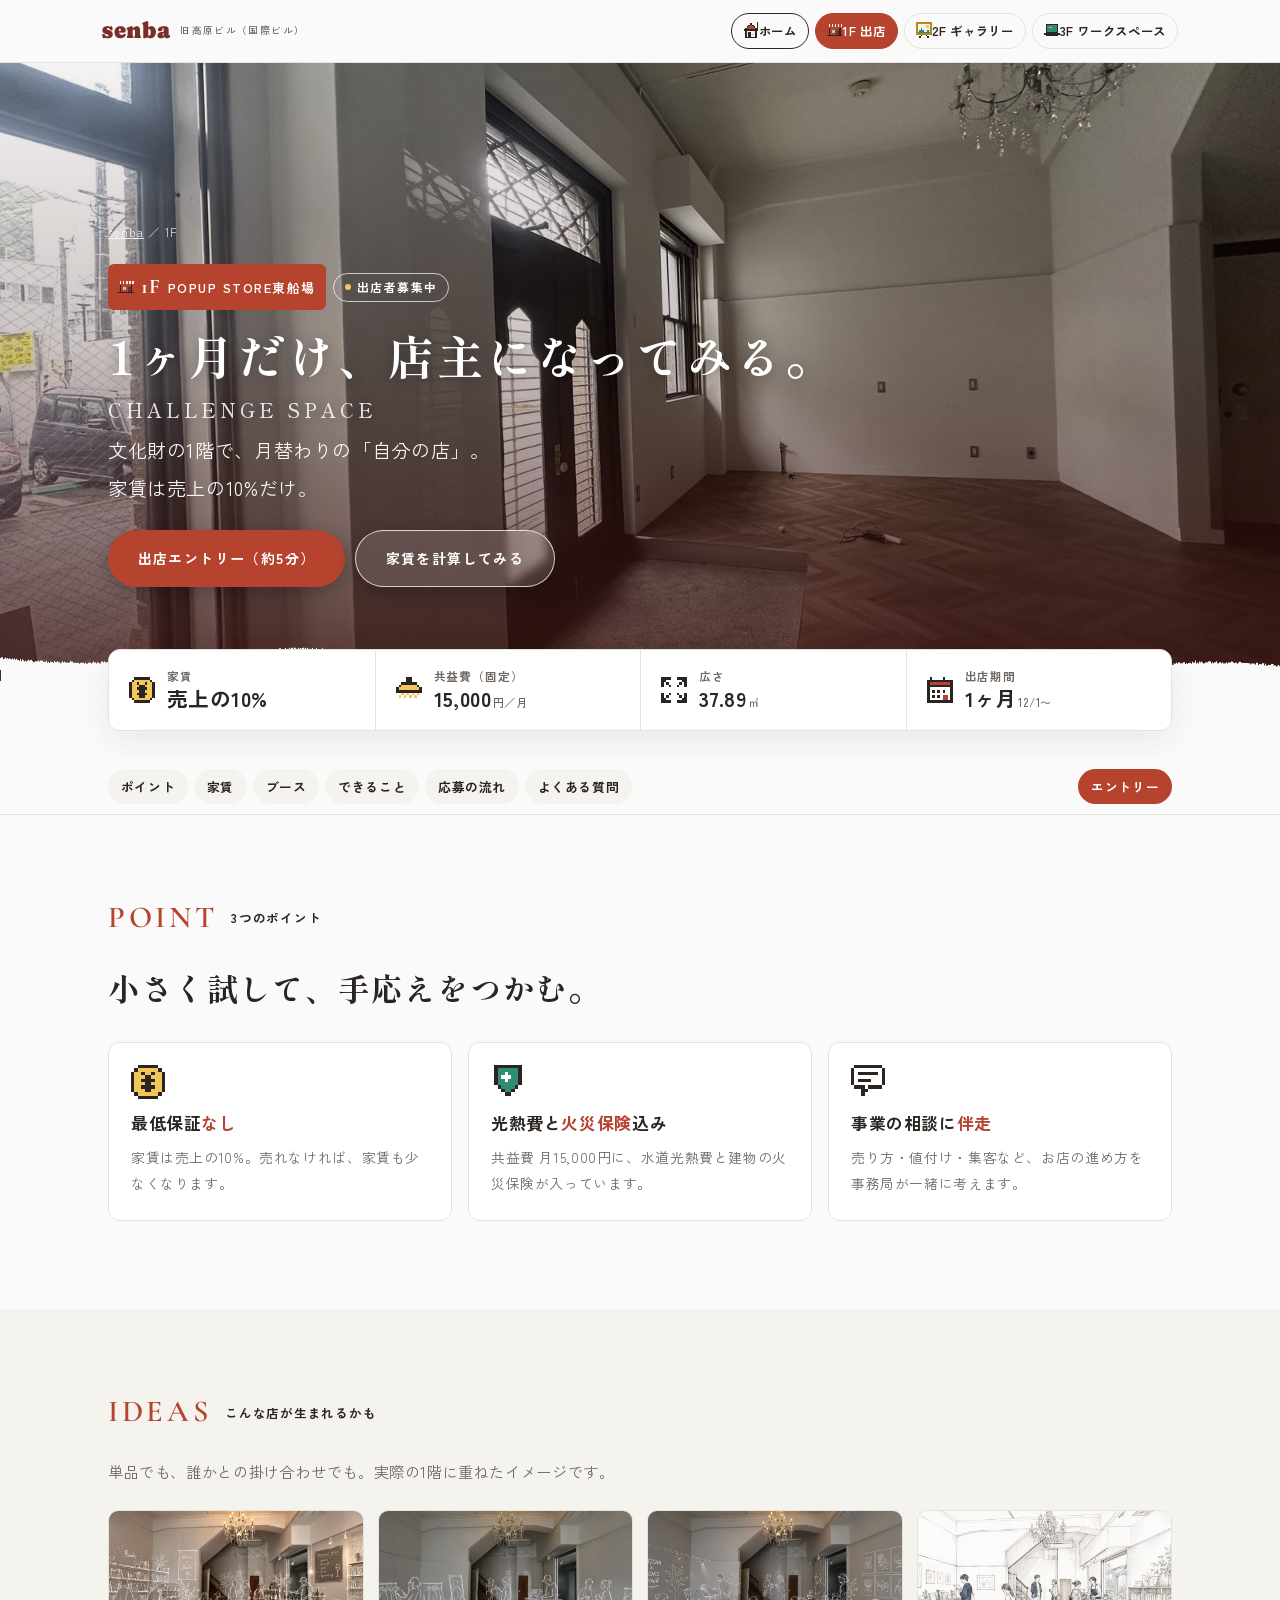
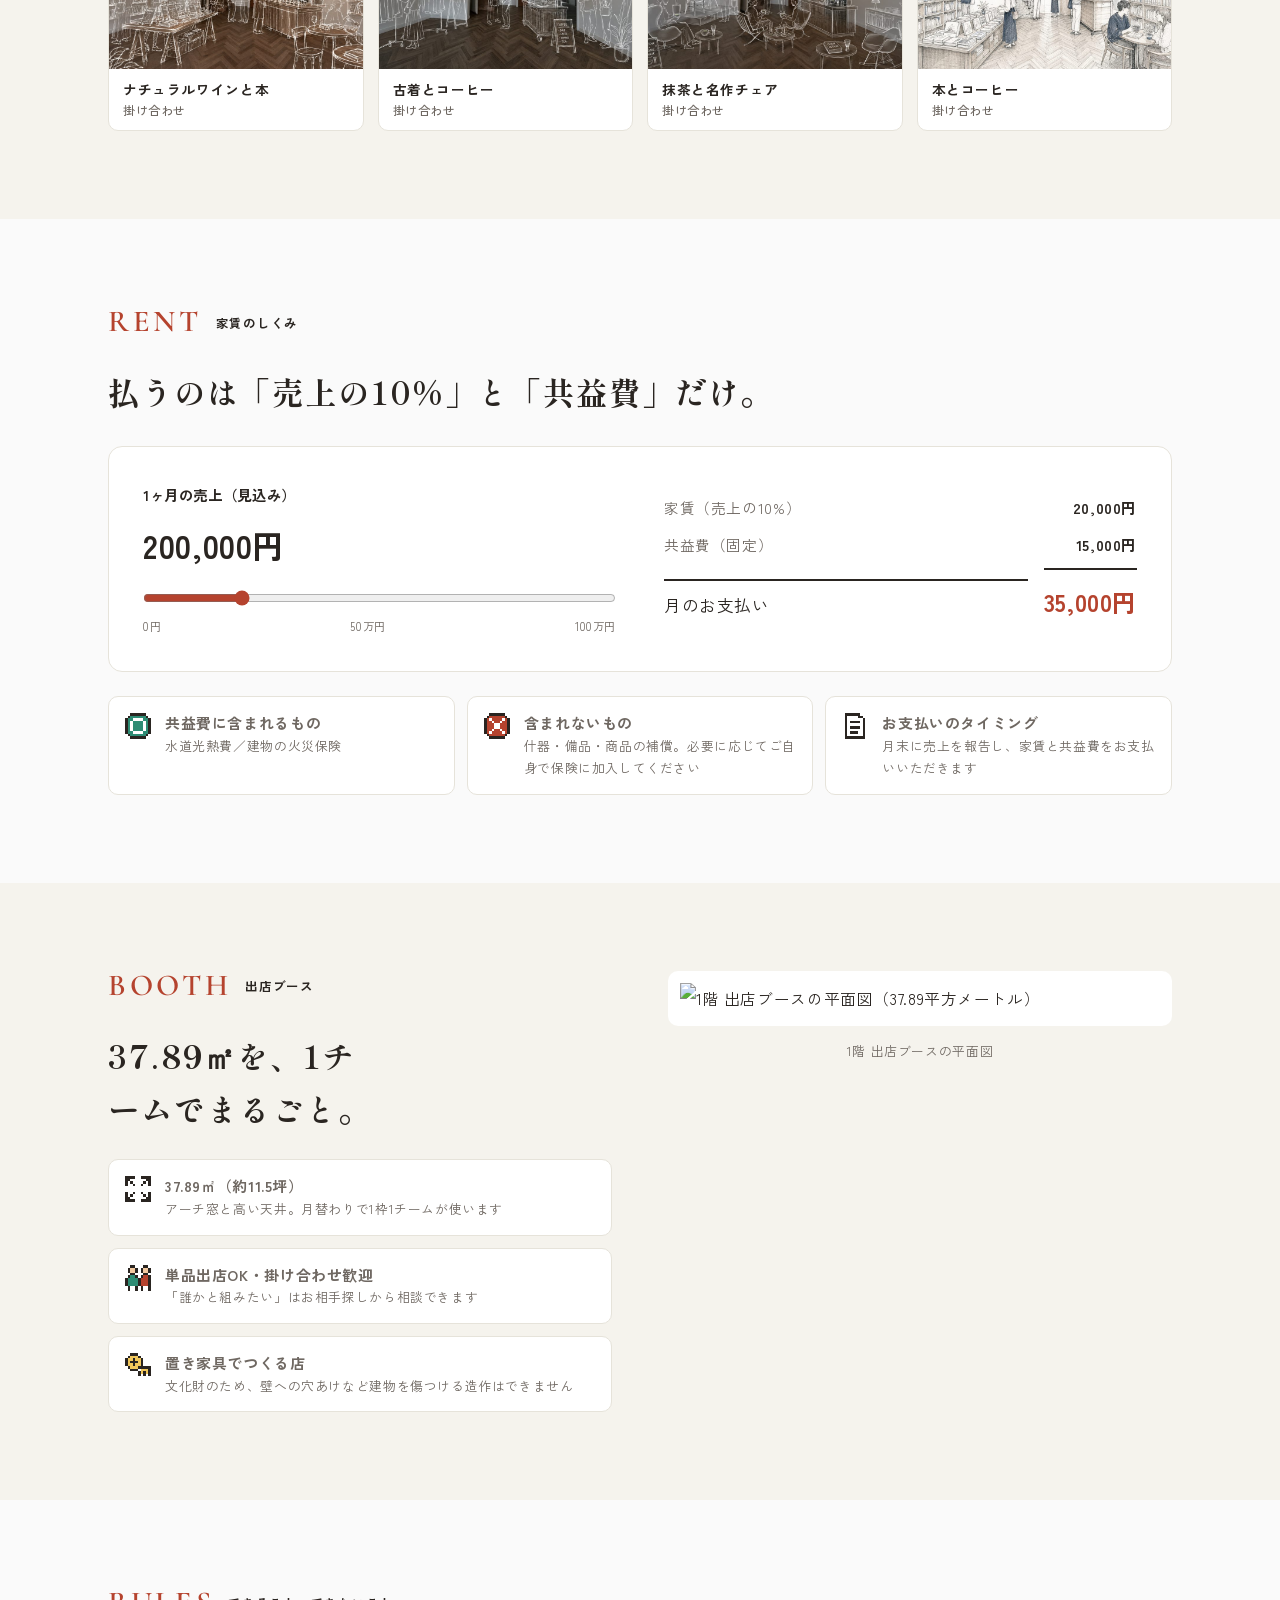
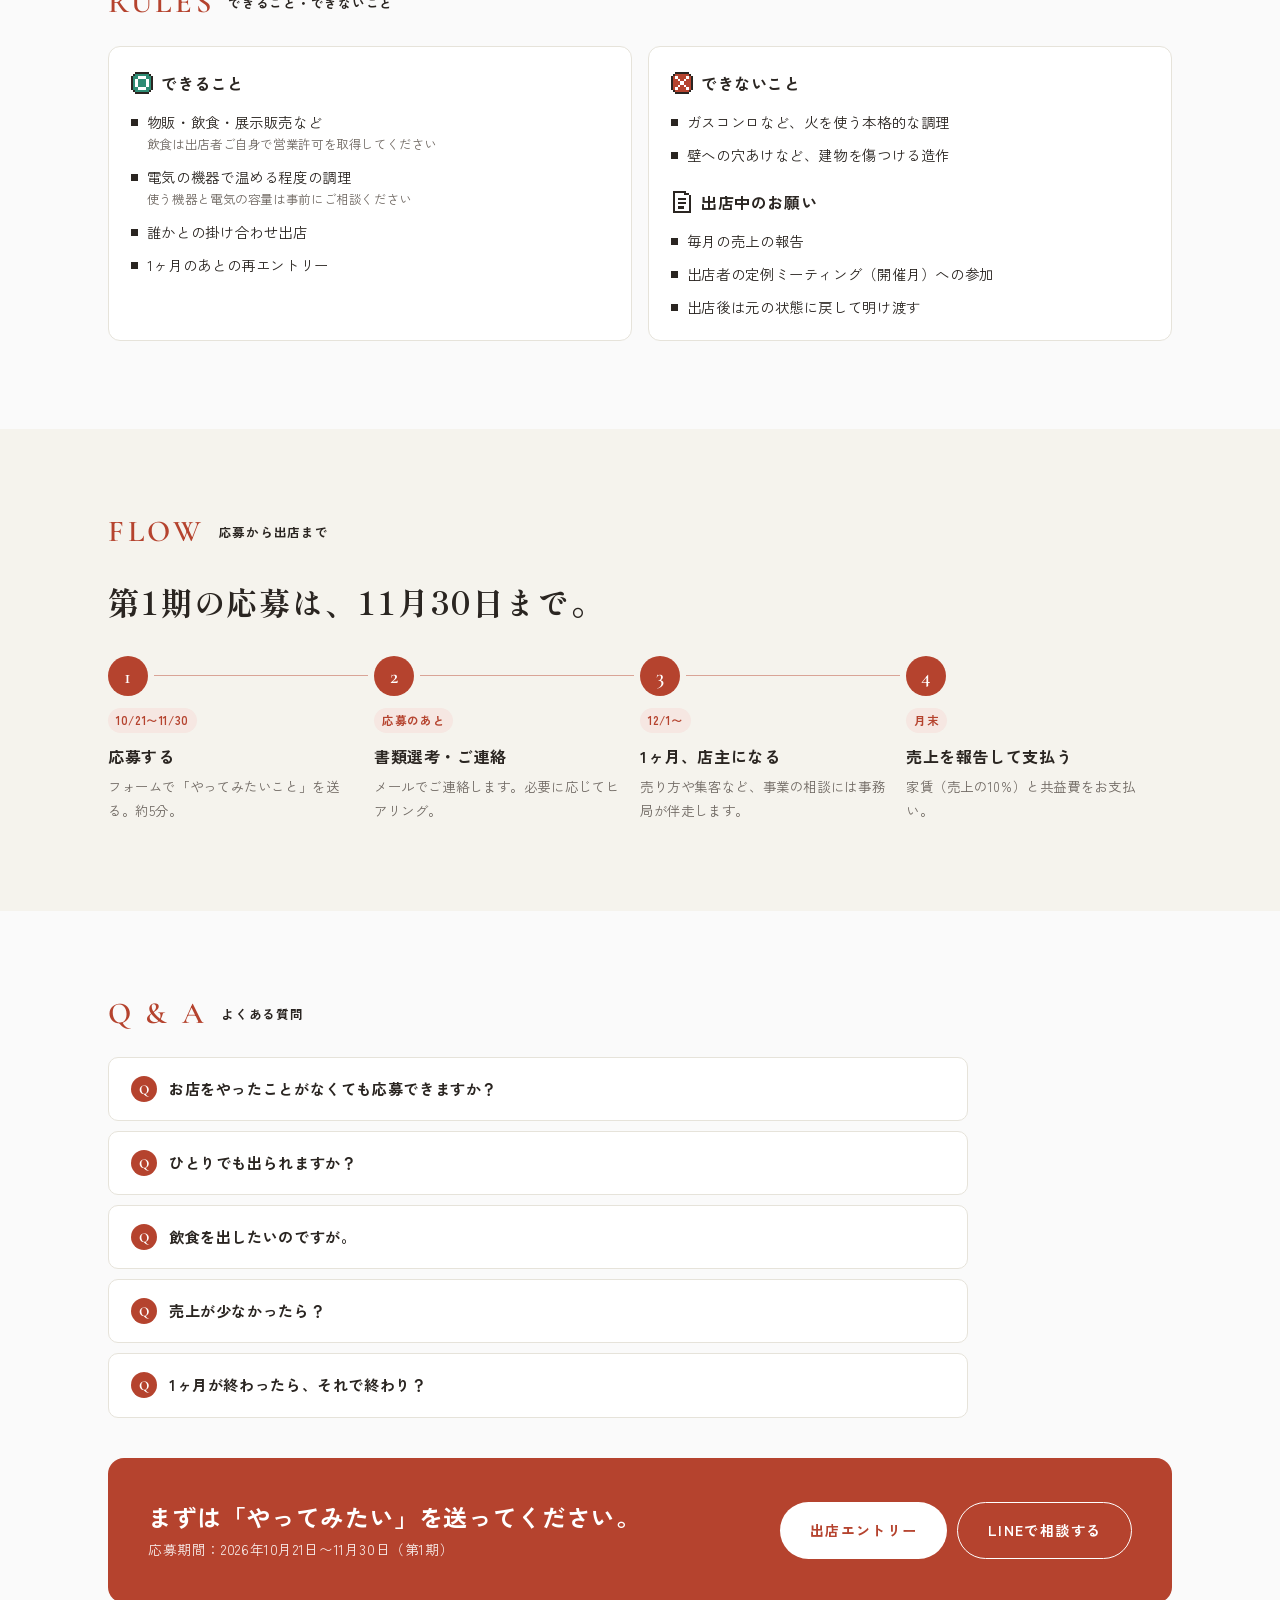
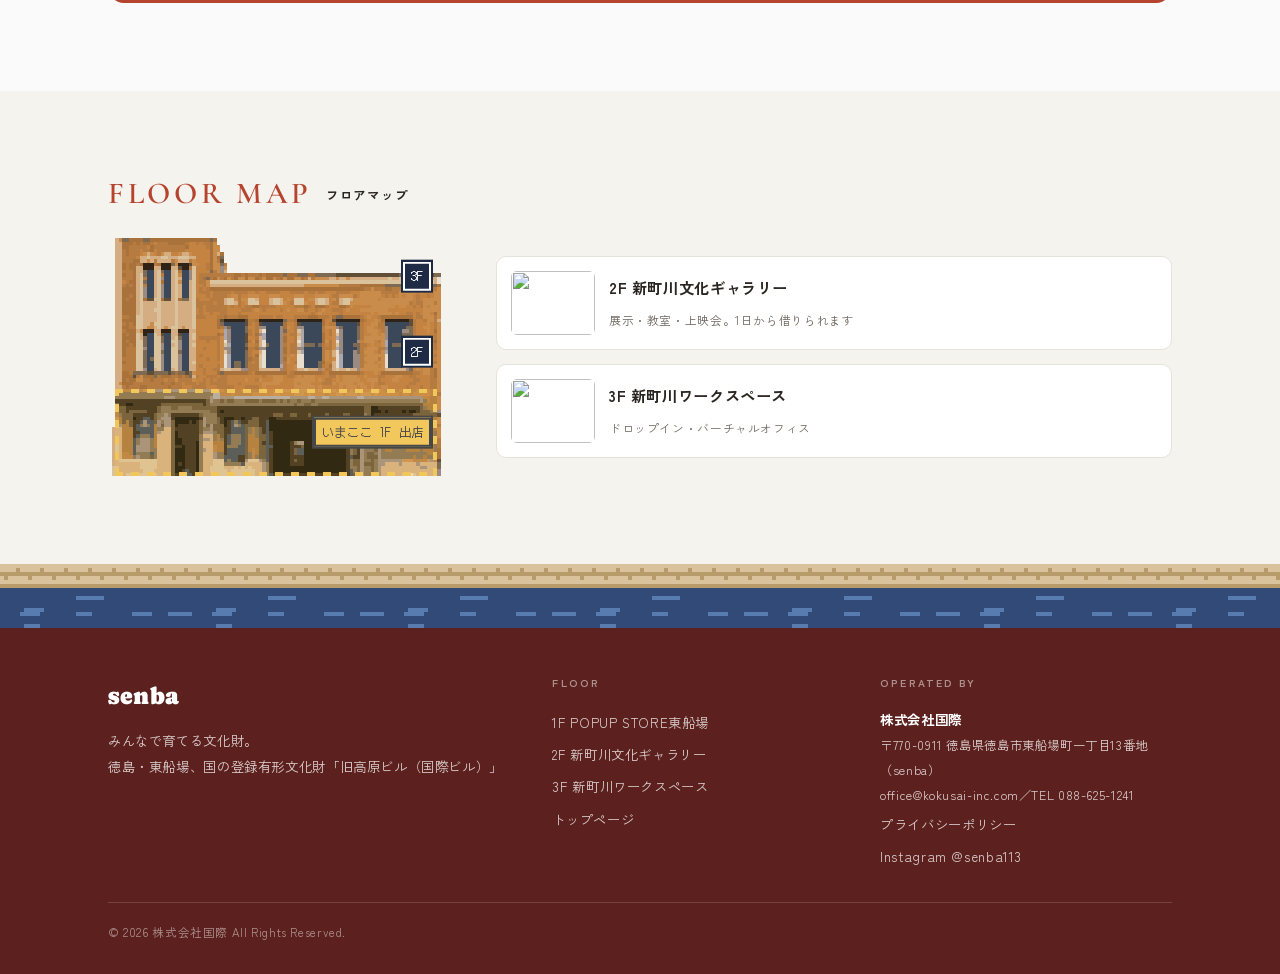
==== 1f/index.html @ 1b7e5bef "Publish floor pages (1F/2F/3F) with the unified design and booking widgets - Pixel art used only as " ====
<!DOCTYPE html>
<html lang="ja">
<head>
<meta charset="UTF-8">
<meta name="viewport" content="width=device-width, initial-scale=1.0">
<title>1F POPUP STORE東船場｜1ヶ月だけの出店（チャレンジスペース）｜senba</title>
<meta name="description" content="徳島・東船場、国の登録有形文化財・旧高原ビル（国際ビル）の1階。1ヶ月だけ店主になれるチャレンジスペース。家賃は売上の10%＋共益費月15,000円。応募は2026年10月21日〜11月30日、12月1日オープン。">
<link rel="canonical" href="https://kokusai-inc.github.io/1f/">
<meta property="og:type" content="website">
<meta property="og:site_name" content="senba">
<meta property="og:title" content="1F POPUP STORE東船場｜senba">
<meta property="og:description" content="文化財の1階で、1ヶ月だけ店主になってみる。家賃は売上の10%＋共益費月15,000円。12月1日オープン。">
<meta property="og:url" content="https://kokusai-inc.github.io/1f/">
<meta property="og:image" content="https://kokusai-inc.github.io/img/f1_arch.jpg">
<meta property="og:locale" content="ja_JP">
<meta name="twitter:card" content="summary_large_image">
<link rel="icon" type="image/svg+xml" href="../img/favicon.svg">
<link rel="icon" type="image/png" href="../img/favicon.png">
<link rel="preconnect" href="https://fonts.googleapis.com">
<link rel="preconnect" href="https://fonts.gstatic.com" crossorigin>
<link href="https://fonts.googleapis.com/css2?family=Zen+Kaku+Gothic+New:wght@400;500;700&family=Shippori+Mincho:wght@500;700&family=Cormorant+Garamond:wght@500;600&family=Caprasimo&family=DotGothic16&display=swap" rel="stylesheet">
<link rel="stylesheet" href="../assets/floor.css">
<link rel="stylesheet" href="../assets/pixel.css">
<link rel="stylesheet" href="../assets/floor2.css">
<script type="application/ld+json">
{"@context":"https://schema.org","@graph":[
 {"@type":"BreadcrumbList","itemListElement":[
  {"@type":"ListItem","position":1,"name":"senba","item":"https://kokusai-inc.github.io/"},
  {"@type":"ListItem","position":2,"name":"1F POPUP STORE東船場","item":"https://kokusai-inc.github.io/1f/"}]},
 {"@type":"Place","name":"POPUP STORE東船場（senba 1F）","description":"国の登録有形文化財・旧高原ビル（国際ビル）1階の月替わりチャレンジスペース","address":{"@type":"PostalAddress","postalCode":"770-0911","addressRegion":"徳島県","addressLocality":"徳島市","streetAddress":"東船場町一丁目13番地","addressCountry":"JP"},"containedInPlace":{"@type":"LandmarksOrHistoricalBuildings","name":"旧高原ビル（国際ビル）"}}
]}
</script>
</head>
<body class="f1">
<svg width="0" height="0" style="position:absolute" aria-hidden="true"><defs><filter id="rough" x="-2%" y="-20%" width="104%" height="140%"><feTurbulence type="fractalNoise" baseFrequency="0.9 0.02" numOctaves="2" seed="7" result="n"/><feDisplacementMap in="SourceGraphic" in2="n" scale="5" xChannelSelector="R" yChannelSelector="G"/></filter></defs></svg>

<header class="topbar">
  <div class="in">
    <a href="../" class="brand"><span class="wm">senba</span><small>旧高原ビル（国際ビル）</small></a>
    <nav class="floors" aria-label="フロア"><a href="../" class="home"><img class="px-ico" src="../img/pixel/icon-home.svg" alt=""><span class="t">ホーム</span></a><a href="../1f/" aria-current="page"><img class="px-ico" src="../img/pixel/icon-1f.svg" alt="">1F 出店</a><a href="../2f/"><img class="px-ico" src="../img/pixel/icon-2f.svg" alt="">2F ギャラリー</a><a href="../3f/"><img class="px-ico" src="../img/pixel/icon-3f.svg" alt="">3F ワークスペース</a></nav>
  </div>
</header>

<main>
  <div class="phero" id="top">
    <img src="../img/f1_arch.jpg" alt="1階の内観。アーチ窓とシャンデリア">
    <div class="wrap">
      <p class="crumb"><a href="../">senba</a> ／ 1F</p>
      <span class="fl-badge"><img class="px-ico" src="../img/pixel/icon-1f.svg" alt="" style="align-self:center"><span class="en">1F</span>POPUP STORE東船場</span><span class="status">出店者募集中</span>
      <h1 class="mincho">1ヶ月だけ、店主になってみる。<small>CHALLENGE SPACE</small></h1>
      <p class="catch">文化財の1階で、月替わりの「自分の店」。<br>家賃は売上の10%だけ。</p>
      <div class="acts">
        <a class="btn btn--accent" href="https://forms.gle/XUoob3jRSUcEvCNS8" target="_blank" rel="noopener" data-track="1f-entry-hero">出店エントリー（約5分）</a>
        <a class="btn btn--ghost" href="#rent">家賃を計算してみる</a>
      </div>
    </div>
    <div class="edge"><svg viewBox="0 0 1440 46" preserveAspectRatio="none" aria-hidden="true" style="filter:url(#rough)"><path d="M0 46 H1440 V28 C1330 16 1250 38 1140 30 C1030 22 960 6 850 16 C740 26 690 40 580 32 C470 24 400 6 300 12 C200 18 120 32 0 20 Z" fill="currentColor"/></svg></div>
  </div>

  <div class="glance wrap" aria-label="ひと目でわかる1F">
    <ul>
      <li><img class="pxi" src="../img/pixel/ic/yen.svg" alt=""><span><span class="k">家賃</span><span class="v">売上の10%</span></span></li>
      <li><img class="pxi" src="../img/pixel/ic/light.svg" alt=""><span><span class="k">共益費（固定）</span><span class="v">15,000<small>円／月</small></span></span></li>
      <li><img class="pxi" src="../img/pixel/ic/area.svg" alt=""><span><span class="k">広さ</span><span class="v">37.89<small>㎡</small></span></span></li>
      <li><img class="pxi" src="../img/pixel/ic/cal.svg" alt=""><span><span class="k">出店期間</span><span class="v">1ヶ月<small>12/1〜</small></span></span></li>
    </ul>
  </div>

  <nav class="subnav" aria-label="このページの目次">
    <div class="wrap"><a href="#point">ポイント</a><a href="#rent">家賃</a><a href="#booth">ブース</a><a href="#rules">できること</a><a href="#flow">応募の流れ</a><a href="#faq">よくある質問</a><a class="cta" href="https://forms.gle/XUoob3jRSUcEvCNS8" target="_blank" rel="noopener">エントリー</a></div>
  </nav>

  <section class="sec" id="point">
    <div class="wrap">
      <div class="label"><span class="e en">POINT</span><span class="j">3つのポイント</span></div>
      <h2 class="h2 mincho">小さく試して、手応えをつかむ。</h2>
      <div class="points">
        <div class="point"><img class="pxi" src="../img/pixel/ic/yen.svg" alt=""><h3>最低保証<em>なし</em></h3><p>家賃は売上の10%。売れなければ、家賃も少なくなります。</p></div>
        <div class="point"><img class="pxi" src="../img/pixel/ic/shield.svg" alt=""><h3>光熱費と<em>火災保険</em>込み</h3><p>共益費 月15,000円に、水道光熱費と建物の火災保険が入っています。</p></div>
        <div class="point"><img class="pxi" src="../img/pixel/ic/chat.svg" alt=""><h3>事業の相談に<em>伴走</em></h3><p>売り方・値付け・集客など、お店の進め方を事務局が一緒に考えます。</p></div>
      </div>
    </div>
  </section>

  <section class="sec cream" id="ideas">
    <div class="wrap">
      <div class="label"><span class="e en">IDEAS</span><span class="j">こんな店が生まれるかも</span></div>
      <p class="sec-lead">単品でも、誰かとの掛け合わせでも。実際の1階に重ねたイメージです。</p>
      <div class="ideas">
        <figure><img src="../img/idea_wine_books.jpg" alt="1階にナチュラルワインと本の店を描いたイメージ" loading="lazy"><figcaption>ナチュラルワインと本<small>掛け合わせ</small></figcaption></figure>
        <figure><img src="../img/idea_vintage_coffee.jpg" alt="1階に古着とコーヒーの店を描いたイメージ" loading="lazy"><figcaption>古着とコーヒー<small>掛け合わせ</small></figcaption></figure>
        <figure><img src="../img/idea_matcha_chair.jpg" alt="1階に抹茶と名作チェアの店を描いたイメージ" loading="lazy"><figcaption>抹茶と名作チェア<small>掛け合わせ</small></figcaption></figure>
        <figure><img src="../img/idea_books_coffee.jpg" alt="1階に本とコーヒーの店を描いたイメージ" loading="lazy"><figcaption>本とコーヒー<small>掛け合わせ</small></figcaption></figure>
      </div>
    </div>
  </section>

  <section class="sec" id="rent">
    <div class="wrap">
      <div class="label"><span class="e en">RENT</span><span class="j">家賃のしくみ</span></div>
      <h2 class="h2 mincho">払うのは「売上の10%」と「共益費」だけ。</h2>
      <div class="calc" data-calc>
        <div>
          <label for="sales">1ヶ月の売上（見込み）</label>
          <output class="sales" for="sales" id="sales-out">200,000円</output>
          <input type="range" id="sales" min="0" max="1000000" step="10000" value="200000" aria-describedby="sales-scale">
          <div class="scale" id="sales-scale"><span>0円</span><span>50万円</span><span>100万円</span></div>
        </div>
        <dl>
          <dt>家賃（売上の10%）</dt><dd id="rent-out">20,000円</dd>
          <dt>共益費（固定）</dt><dd>15,000円</dd>
          <dt class="total">月のお支払い</dt><dd class="total" id="total-out">35,000円</dd>
        </dl>
      </div>
      <ul class="ilist">
        <li><img class="pxi" src="../img/pixel/ic/ok.svg" alt=""><span><b>共益費に含まれるもの</b><span>水道光熱費／建物の火災保険</span></span></li>
        <li><img class="pxi" src="../img/pixel/ic/ng.svg" alt=""><span><b>含まれないもの</b><span>什器・備品・商品の補償。必要に応じてご自身で保険に加入してください</span></span></li>
        <li><img class="pxi" src="../img/pixel/ic/doc.svg" alt=""><span><b>お支払いのタイミング</b><span>月末に売上を報告し、家賃と共益費をお支払いいただきます</span></span></li>
      </ul>
    </div>
  </section>

  <section class="sec cream" id="booth">
    <div class="wrap split">
      <div>
        <div class="label"><span class="e en">BOOTH</span><span class="j">出店ブース</span></div>
        <h2 class="h2 mincho">37.89㎡を、1チームでまるごと。</h2>
        <ul class="ilist" style="grid-template-columns:1fr">
          <li><img class="pxi" src="../img/pixel/ic/area.svg" alt=""><span><b>37.89㎡（約11.5坪）</b><span>アーチ窓と高い天井。月替わりで1枠1チームが使います</span></span></li>
          <li><img class="pxi" src="../img/pixel/ic/people.svg" alt=""><span><b>単品出店OK・掛け合わせ歓迎</b><span>「誰かと組みたい」はお相手探しから相談できます</span></span></li>
          <li><img class="pxi" src="../img/pixel/ic/key.svg" alt=""><span><b>置き家具でつくる店</b><span>文化財のため、壁への穴あけなど建物を傷つける造作はできません</span></span></li>
        </ul>
      </div>
      <figure><img src="../img/plan_1f_booth.svg" alt="1階 出店ブースの平面図（37.89平方メートル）" style="aspect-ratio:auto;object-fit:contain;background:#fff;padding:12px" loading="lazy"><figcaption class="note" style="text-align:center">1階 出店ブースの平面図</figcaption></figure>
    </div>
  </section>

  <section class="sec" id="rules">
    <div class="wrap">
      <div class="label"><span class="e en">RULES</span><span class="j">できること・できないこと</span></div>
      <div class="dodont">
        <div>
          <h3><img class="pxi" src="../img/pixel/ic/ok.svg" alt="">できること</h3>
          <ul>
            <li>物販・飲食・展示販売など<small>飲食は出店者ご自身で営業許可を取得してください</small></li>
            <li>電気の機器で温める程度の調理<small>使う機器と電気の容量は事前にご相談ください</small></li>
            <li>誰かとの掛け合わせ出店</li>
            <li>1ヶ月のあとの再エントリー</li>
          </ul>
        </div>
        <div>
          <h3><img class="pxi" src="../img/pixel/ic/ng.svg" alt="">できないこと</h3>
          <ul>
            <li>ガスコンロなど、火を使う本格的な調理</li>
            <li>壁への穴あけなど、建物を傷つける造作</li>
          </ul>
          <h3 style="margin-top:1.2rem"><img class="pxi" src="../img/pixel/ic/doc.svg" alt="">出店中のお願い</h3>
          <ul>
            <li>毎月の売上の報告</li>
            <li>出店者の定例ミーティング（開催月）への参加</li>
            <li>出店後は元の状態に戻して明け渡す</li>
          </ul>
        </div>
      </div>
    </div>
  </section>

  <section class="sec cream" id="flow">
    <div class="wrap">
      <div class="label"><span class="e en">FLOW</span><span class="j">応募から出店まで</span></div>
      <h2 class="h2 mincho">第1期の応募は、11月30日まで。</h2>
      <ol class="flow">
        <li><span class="when">10/21〜11/30</span><h3>応募する</h3><p>フォームで「やってみたいこと」を送る。約5分。</p></li>
        <li><span class="when">応募のあと</span><h3>書類選考・ご連絡</h3><p>メールでご連絡します。必要に応じてヒアリング。</p></li>
        <li><span class="when">12/1〜</span><h3>1ヶ月、店主になる</h3><p>売り方や集客など、事業の相談には事務局が伴走します。</p></li>
        <li><span class="when">月末</span><h3>売上を報告して支払う</h3><p>家賃（売上の10%）と共益費をお支払い。</p></li>
      </ol>
    </div>
  </section>

  <section class="sec" id="faq">
    <div class="wrap">
      <div class="label"><span class="e en">Q &amp; A</span><span class="j">よくある質問</span></div>
      <div class="faq">
        <details><summary>お店をやったことがなくても応募できますか？</summary><p>できます。むしろ、はじめての人のための枠です。売り方や集客など、事業の相談には事務局が伴走します。</p></details>
        <details><summary>ひとりでも出られますか？</summary><p>単品・ひとりでの出店もOKです。誰かと組みたい方は、お相手探しからご相談ください。</p></details>
        <details><summary>飲食を出したいのですが。</summary><p>営業許可は出店者ご自身で取得していただきます。菓子・ドリンクなど、種類によって必要な許可が変わるため、事前に保健所へご確認ください。文化財の建物のため、火を使う本格的な調理はできません。電気の機器で温める程度は可能です。</p></details>
        <details><summary>売上が少なかったら？</summary><p>家賃は売上の10%なので、売上が少なければ家賃も少なくなります。共益費（月15,000円・固定）だけは別途かかります。</p></details>
        <details><summary>1ヶ月が終わったら、それで終わり？</summary><p>再エントリーできます。手応えがあれば次のステップ（2F・3Fの利用、街の空き店舗など）も一緒に考えます。</p></details>
      </div>
      <div class="ctaband" style="margin-top:40px">
        <div><h2>まずは「やってみたい」を送ってください。</h2><p>応募期間：2026年10月21日〜11月30日（第1期）</p></div>
        <div class="btns"><a class="btn" href="https://forms.gle/XUoob3jRSUcEvCNS8" target="_blank" rel="noopener" data-track="1f-entry">出店エントリー</a><a class="btn sub" href="https://line.me/ti/g2/Oc5tfDPvssWrs4UDDVWOdy8mU9PrsGSIGuRx4A?utm_source=invitation&amp;utm_medium=link_copy&amp;utm_campaign=default" target="_blank" rel="noopener">LINEで相談する</a></div>
      </div>
    </div>
  </section>

  <section class="sec cream" id="floormap">
    <div class="wrap">
      <div class="label"><span class="e en">FLOOR MAP</span><span class="j">フロアマップ</span></div>
      <div class="px-map-wrap">
      <div class="px-map"><img class="px" src="../img/pixel/building.png" alt="ドット絵の旧高原ビル。1階がいまいるフロア" width="97" height="68"><a class="px-hot f3" href="../3f/" data-floor="3"><span class="tag">3F<span class="nm"> ワークスペース</span></span></a><a class="px-hot f2" href="../2f/" data-floor="2"><span class="tag">2F<span class="nm"> ギャラリー</span></span></a><a class="px-hot f1 here" href="../1f/" data-floor="1" aria-current="page"><span class="tag">1F<span class="nm"> 出店</span></span></a></div>
      <div class="others" style="grid-template-columns:1fr">
        <a href="../2f/"><img src="../img/gallery_2.jpg" alt="" loading="lazy"><span><b>2F 新町川文化ギャラリー</b><small>展示・教室・上映会。1日から借りられます</small></span></a>
        <a href="../3f/"><img src="../img/river_view.jpg" alt="" loading="lazy"><span><b>3F 新町川ワークスペース</b><small>ドロップイン・バーチャルオフィス</small></span></a>
      </div>
      </div>
    </div>
  </section>
</main>

<div class="px-river" aria-hidden="true"><div class="boat"><img class="px" src="../img/pixel/boat.png" alt=""></div></div>
<footer>
  <div class="wrap">
    <div class="f-top">
      <div><div class="f-brand wm">senba</div><p>みんなで育てる文化財。<br>徳島・東船場、国の登録有形文化財「旧高原ビル（国際ビル）」</p></div>
      <div class="f-col"><h4>FLOOR</h4><a href="../1f/">1F POPUP STORE東船場</a><a href="../2f/">2F 新町川文化ギャラリー</a><a href="../3f/">3F 新町川ワークスペース</a><a href="../">トップページ</a></div>
      <div class="f-col"><h4>OPERATED BY</h4><p style="color:#fff;font-weight:700">株式会社国際</p><p style="font-size:.78rem">〒770-0911 徳島県徳島市東船場町一丁目13番地（senba）<br>office@kokusai-inc.com／TEL 088-625-1241</p><a href="../privacy.html">プライバシーポリシー</a><a href="https://www.instagram.com/senba113/" target="_blank" rel="noopener">Instagram @senba113</a></div>
    </div>
    <div class="f-bottom">© 2026 株式会社国際 All Rights Reserved.</div>
  </div>
</footer>
<script src="../assets/pixel.js" defer></script>
<script src="../assets/floor2.js" defer></script>
</body>
</html>
---- assets/floor.css ----
/* senba フロア別ページ（1F・2F・3F）共通スタイル。トップページ（index.html）の配色・書体に合わせる */
:root{
  --navy:#7A2E2A; --navy-d:#5C211E; --blue:#014099;
  --paper:#FAFAFA; --cream:#F5F3ED; --cream-2:#EFEBE0;
  --ink:#2A2521; --grey:#6F6862; --line:#E6E3DA;
  --red:#B5432E; --yellow:#F1C75B; --gold:#B8861B; --mint:#2E8C74;
  --accent:var(--red); --accent-soft:#F6E7E2;
  --maxw:1120px;
}
.f1{--accent:var(--red);--accent-soft:#F6E7E2}
.f2{--accent:var(--gold);--accent-soft:#F8EFD9}
.f3{--accent:var(--mint);--accent-soft:#E3F1EC}
*{box-sizing:border-box;margin:0;padding:0}
html{scroll-behavior:smooth}
body{font-family:"Zen Kaku Gothic New","Hiragino Kaku Gothic ProN","Hiragino Sans","Yu Gothic",sans-serif;color:var(--ink);background:var(--paper);line-height:2;font-size:15.5px;letter-spacing:.04em;-webkit-font-smoothing:antialiased;overflow-x:hidden}
a{color:inherit;text-decoration:none}
img{max-width:100%;display:block}
.wrap{max-width:var(--maxw);margin:0 auto;padding:0 28px}
.mincho{font-family:"Shippori Mincho","Hiragino Mincho ProN","Yu Mincho",serif}
.en{font-family:"Cormorant Garamond","Times New Roman",serif}
.wm{font-family:"Caprasimo","Cooper Black","Shippori Mincho",serif;font-weight:400}
.btn{display:inline-flex;align-items:center;justify-content:center;gap:.6em;background:var(--red);color:#fff;padding:.95em 2.1em;border-radius:999px;font-size:.88rem;font-weight:700;letter-spacing:.1em;border:0;cursor:pointer;font-family:inherit;transition:transform .2s,opacity .2s}
.btn:hover{transform:translateY(-2px);opacity:.92}
.btn:disabled{opacity:.45;cursor:not-allowed;transform:none}
.btn--accent{background:var(--accent)}
.btn--line{background:transparent;color:var(--navy);border:1.5px solid var(--navy)}
section{padding:clamp(64px,8vw,104px) 0}
.cream{background:var(--cream)}

/* ヘッダー */
.topbar{position:sticky;top:0;z-index:60;background:rgba(250,250,250,.95);backdrop-filter:blur(10px);border-bottom:1px solid var(--line)}
.topbar .in{max-width:var(--maxw);margin:0 auto;padding:0 22px;height:62px;display:flex;align-items:center;justify-content:space-between;gap:16px}
.brand{display:flex;align-items:center;gap:.6em;color:var(--navy);line-height:1.2}
.brand .wm{font-size:1.45rem}
.brand small{display:block;font-size:.6rem;letter-spacing:.14em;font-weight:500;color:var(--grey)}
.floors{display:flex;gap:6px}
.floors a{font-size:.78rem;font-weight:700;padding:.35em .9em;border-radius:999px;border:1px solid var(--line);color:var(--ink);white-space:nowrap}
.floors a[aria-current="page"]{background:var(--accent);border-color:var(--accent);color:#fff}

/* ヒーロー */
.phero{position:relative;min-height:min(70vh,620px);display:flex;align-items:flex-end;color:#fff;background:var(--navy-d);overflow:hidden}
.phero>img{position:absolute;inset:0;width:100%;height:100%;object-fit:cover}
.phero::before{content:"";position:absolute;inset:0;background:linear-gradient(0deg,rgba(60,22,20,.82) 0,rgba(60,22,20,.25) 55%,rgba(60,22,20,.05) 100%);z-index:1}
.phero .wrap{position:relative;z-index:2;width:100%;padding-bottom:clamp(56px,8vw,96px)}
.crumb{font-size:.72rem;letter-spacing:.1em;opacity:.85;margin-bottom:1.2rem}
.crumb a{text-decoration:underline}
.fl-badge{display:inline-flex;align-items:baseline;gap:.5em;background:var(--accent);color:#fff;border-radius:6px;padding:.2em .8em;font-weight:700;letter-spacing:.12em;font-size:.8rem}
.fl-badge .en{font-size:1.3rem;letter-spacing:.06em}
.phero h1{font-size:clamp(1.7rem,4.2vw,2.9rem);font-weight:700;line-height:1.5;letter-spacing:.08em;margin:.6rem 0 .4rem;text-shadow:0 2px 14px rgba(0,0,0,.35)}
.phero h1 small{display:block;font-size:.42em;letter-spacing:.2em;font-weight:500;opacity:.85;margin-top:.3em}
.phero .catch{font-size:clamp(1rem,1.8vw,1.2rem);max-width:34em;opacity:.95}
.phero .edge{position:absolute;left:0;right:0;bottom:-1px;z-index:3;color:var(--paper);line-height:0}
.phero .edge svg{width:100%;height:46px;display:block}

/* 見出し */
.label{display:flex;align-items:flex-end;gap:14px;margin-bottom:28px;flex-wrap:wrap}
.label .e{font-size:1.9rem;font-weight:600;letter-spacing:.12em;line-height:1;color:var(--accent)}
.label .j{font-size:.78rem;font-weight:700;letter-spacing:.14em;color:var(--ink);padding-bottom:.15em}
.h2{font-size:clamp(1.35rem,2.8vw,1.95rem);font-weight:700;line-height:1.7;letter-spacing:.06em}
.lead{color:var(--grey);margin-top:1rem;max-width:44em}

/* 機能カード */
.feats{display:grid;grid-template-columns:repeat(auto-fit,minmax(240px,1fr));gap:20px;margin-top:40px}
.feat{background:#fff;border:1px solid var(--line);border-radius:10px;overflow:hidden;display:flex;flex-direction:column}
.feat img{width:100%;aspect-ratio:4/3;object-fit:cover}
.feat .b{padding:22px 22px 24px;display:flex;flex-direction:column;gap:.5rem;flex:1}
.feat .k{font-size:.66rem;letter-spacing:.2em;font-weight:700;color:var(--accent)}
.feat h3{font-size:1.1rem;letter-spacing:.06em;line-height:1.6}
.feat p{font-size:.88rem;color:var(--grey);line-height:1.9}
.feat .go{margin-top:auto;padding-top:.6rem;font-size:.84rem;font-weight:700;color:var(--accent)}

/* 2カラム */
.split{display:grid;grid-template-columns:1fr 1fr;gap:clamp(28px,5vw,56px);align-items:start}
.split img{border-radius:10px;width:100%;aspect-ratio:4/3;object-fit:cover}

/* 料金・条件 */
.spec{width:100%;border-collapse:collapse;font-size:.92rem;background:#fff;border-radius:10px;overflow:hidden;border:1px solid var(--line)}
.spec th,.spec td{padding:14px 18px;border-bottom:1px solid var(--line);text-align:left;vertical-align:top;line-height:1.8}
.spec tr:last-child th,.spec tr:last-child td{border-bottom:0}
.spec th{width:32%;background:var(--accent-soft);font-weight:700;white-space:nowrap}
.spec .price{font-size:1.25rem;font-weight:700;color:var(--ink);letter-spacing:.02em}
.spec small{color:var(--grey)}
.prices{display:grid;grid-template-columns:repeat(auto-fit,minmax(220px,1fr));gap:16px;margin:28px 0}
.pcard{background:#fff;border:1px solid var(--line);border-top:4px solid var(--accent);border-radius:10px;padding:22px}
.pcard .t{font-weight:700;font-size:.95rem}
.pcard .v{font-size:1.9rem;font-weight:700;letter-spacing:.02em;line-height:1.4;margin:.3rem 0}
.pcard .v small{font-size:.8rem;font-weight:500;color:var(--grey);margin-left:.2em}
.pcard p{font-size:.82rem;color:var(--grey);line-height:1.8}
.note{font-size:.8rem;color:var(--grey);line-height:1.9;margin-top:.8rem}
.rules{list-style:none;display:grid;grid-template-columns:repeat(auto-fit,minmax(260px,1fr));gap:10px 22px;margin-top:20px}
.rules li{position:relative;padding-left:26px;font-size:.9rem;line-height:1.85}
.rules li::before{content:"";position:absolute;left:4px;top:.72em;width:10px;height:10px;border-radius:50%;background:var(--accent)}
.steps{counter-reset:s;display:grid;grid-template-columns:repeat(auto-fit,minmax(200px,1fr));gap:16px;margin-top:28px}
.step{background:#fff;border:1px solid var(--line);border-radius:10px;padding:20px 20px 22px;counter-increment:s}
.step::before{content:counter(s);display:grid;place-items:center;width:30px;height:30px;border-radius:50%;background:var(--accent);color:#fff;font-weight:700;font-size:.85rem;margin-bottom:.6rem}
.step h3{font-size:.98rem}
.step p{font-size:.84rem;color:var(--grey);line-height:1.85;margin-top:.3rem}

/* FAQ */
.faq{display:grid;gap:10px;max-width:860px}
.faq details{background:#fff;border:1px solid var(--line);border-radius:10px;padding:0 22px}
.faq summary{cursor:pointer;list-style:none;padding:16px 0;font-weight:700;font-size:.94rem;display:flex;gap:12px;align-items:center}
.faq summary::-webkit-details-marker{display:none}
.faq summary::before{content:"Q";flex:none;width:26px;height:26px;border-radius:50%;background:var(--accent);color:#fff;display:grid;place-items:center;font-family:"Cormorant Garamond",serif;font-size:.85rem}
.faq details p{padding:0 0 16px 38px;color:var(--grey);font-size:.9rem}

/* 予約ウィジェット */
.bk{background:#fff;border:1px solid var(--line);border-radius:12px;padding:clamp(18px,3vw,32px);margin-top:28px}
.bk-notice{background:var(--accent-soft);border-radius:8px;padding:14px 18px;font-size:.88rem;line-height:1.9}
.bk-demo{background:#FFF6D8;border:1px dashed var(--gold);border-radius:8px;padding:8px 14px;font-size:.78rem;margin-bottom:14px}
.bk-plan{display:flex;gap:8px;flex-wrap:wrap;margin-bottom:16px}
.bk-plan button{font:inherit;font-size:.85rem;font-weight:700;padding:.5em 1.2em;border-radius:999px;border:1.5px solid var(--accent);background:#fff;color:var(--accent);cursor:pointer}
.bk-plan button[aria-pressed="true"]{background:var(--accent);color:#fff}
.bk-grid{display:grid;grid-template-columns:minmax(0,1.1fr) minmax(0,.9fr);gap:clamp(20px,3vw,36px);align-items:start}
.cal-head{display:flex;align-items:center;justify-content:space-between;margin-bottom:8px}
.cal-head b{font-size:1.05rem;letter-spacing:.08em}
.cal-head button{font:inherit;background:none;border:1px solid var(--line);border-radius:8px;width:38px;height:34px;cursor:pointer;font-size:1rem}
.cal-head button:disabled{opacity:.3;cursor:default}
.cal{display:grid;grid-template-columns:repeat(7,1fr);gap:4px}
.cal .dow{font-size:.7rem;text-align:center;color:var(--grey);font-weight:700;padding:4px 0}
.cal .dow.sun{color:#B5432E}.cal .dow.sat{color:#2B5FA8}
.cal .d{aspect-ratio:1/1;border-radius:8px;border:1px solid transparent;background:none;font:inherit;display:flex;flex-direction:column;align-items:center;justify-content:center;font-size:.86rem;line-height:1.1;gap:2px;padding:0}
.cal .d .m{font-size:.62rem;font-weight:700;letter-spacing:0}
.cal .d.ok{background:var(--accent-soft);cursor:pointer;color:var(--ink)}
.cal .d.ok .m{color:var(--accent)}
.cal .d.ok:hover{border-color:var(--accent)}
.cal .d.ng{color:#BDB6AE}
.cal .d.ng .m{color:#BDB6AE}
.cal .d.sel{background:var(--accent);color:#fff}
.cal .d.sel .m{color:#fff}
.cal .d.in{background:var(--accent);color:#fff;opacity:.75}
.cal .d.empty{visibility:hidden}
.cal-legend{display:flex;flex-wrap:wrap;gap:6px 16px;font-size:.72rem;color:var(--grey);margin-top:10px}
.cal-legend i{display:inline-block;width:12px;height:12px;border-radius:3px;vertical-align:-1px;margin-right:4px}
.cal-msg{font-size:.82rem;color:var(--grey);margin-top:8px;min-height:1.6em}
.sel-box{background:var(--cream);border-radius:8px;padding:12px 16px;font-size:.9rem;margin-bottom:14px;line-height:1.8}
.sel-box b{font-size:1rem}
.fm{display:grid;gap:12px}
.fm label{display:block;font-size:.82rem;font-weight:700}
.fm label .req{display:inline-block;color:#fff;background:var(--red);font-size:.62rem;border-radius:4px;padding:0 .45em;margin-left:.5em;vertical-align:1px;line-height:1.6}
.fm input,.fm select,.fm textarea{display:block;margin-top:4px;font:inherit;font-size:.92rem;font-weight:400;padding:.6em .8em;border:1px solid #D5D0C6;border-radius:8px;background:#fff;width:100%;letter-spacing:.02em}
.fm textarea{min-height:96px;resize:vertical;line-height:1.7}
.fm input:focus,.fm select:focus,.fm textarea:focus{outline:2px solid var(--accent);outline-offset:1px;border-color:transparent}
.fm .row2{display:grid;grid-template-columns:1fr 1fr;gap:12px}
.fm .chk{display:flex;gap:.6em;align-items:flex-start;font-weight:500;font-size:.84rem;line-height:1.7}
.fm .chk input{width:auto;margin-top:.45em;display:inline-block}
.fm .chk a{text-decoration:underline}
.fm .hp{position:absolute;left:-9999px;width:1px;height:1px;overflow:hidden}
.fm .err{color:var(--red);font-size:.8rem;min-height:1.2em}
.done{background:var(--accent-soft);border-radius:10px;padding:22px;line-height:1.9}
.done h3{font-size:1.1rem;margin-bottom:.4rem}

/* 他フロア */
.others{display:grid;grid-template-columns:repeat(auto-fit,minmax(220px,1fr));gap:14px;margin-top:24px}
.others a{display:flex;gap:14px;align-items:center;background:#fff;border:1px solid var(--line);border-radius:10px;padding:14px}
.others img{width:84px;height:64px;object-fit:cover;border-radius:6px;flex:none}
.others b{display:block;font-size:.95rem}
.others small{font-size:.74rem;color:var(--grey)}

/* フッター */
footer{background:var(--navy-d);color:rgba(255,255,255,.78);padding:44px 0 30px;font-size:.84rem}
.f-top{display:grid;grid-template-columns:1.4fr 1fr 1fr;gap:36px;padding-bottom:30px;border-bottom:1px solid rgba(255,255,255,.15)}
.f-brand{color:#fff;font-size:1.5rem;margin-bottom:.4rem}
.f-col h4{color:rgba(255,255,255,.5);font-size:.66rem;letter-spacing:.2em;margin-bottom:.8rem}
.f-col a{display:block;padding:.2em 0}
.f-bottom{padding-top:18px;font-size:.72rem;color:rgba(255,255,255,.5)}

@media(max-width:860px){
  .wrap{padding:0 20px}
  .split,.bk-grid,.f-top{grid-template-columns:1fr}
  .brand small{display:none}
  .spec th{width:auto;white-space:normal}
}
@media(max-width:520px){
  body{font-size:15px}
  .topbar .in{padding:0 14px;gap:8px}
  .label .e{font-size:1.45rem}
  .phero h1{font-size:1.6rem}
  .brand .wm{font-size:1.2rem}
  .floors a{padding:.3em .7em;font-size:.72rem}
  .spec th,.spec td{display:block;width:100%;padding:10px 14px}
  .spec th{border-bottom:0;padding-bottom:4px}
  .fm .row2{grid-template-columns:1fr}
  .cal{gap:3px}
  .cal .d{font-size:.8rem;border-radius:6px}
}
---- assets/pixel.css ----
/* senba ピクセル要素（2026/10/31 ドラフト）
   素材：10_素材・クリエイティブ/ピクセル画_1.jpg を1ドット単位に起こしたもの（img/pixel/）
   - .px-guide  … トップの「ビルをのぞく」：街並みの絵＋階ごとのホットスポット＋RPG風のメッセージ窓
   - .px-map    … フロア別ページの「いまここ」マップ（建物だけ）
   - .px-river  … フッターの上を流れる川と舟
   - .px-ico    … 1F/2F/3F のドットアイコン */
:root{
  --px-ink:#1F2B45;       /* 絵の夜景の紺 */
  --px-water:#2E4A7A;     /* 川 */
  --px-cream:#F5F3ED;
  --px-sky1:#F5F3ED; --px-sky2:#F3E7D6; --px-sky3:#EFD9BD;
  --px-sel:#F1C75B;       /* 選択中の黄 */
  --px-font:"DotGothic16","Zen Kaku Gothic New",monospace;
}
.px{image-rendering:pixelated;image-rendering:crisp-edges}
.px-font{font-family:var(--px-font);letter-spacing:.06em}
.px-ico{width:1.25em;height:1.25em;display:inline-block;vertical-align:-.2em;image-rendering:pixelated}

/* 角ばった枠（ドットの段々） */
.px-box{position:relative;background:var(--px-ink);color:#fff;
  box-shadow:0 -4px 0 0 var(--px-ink),0 4px 0 0 var(--px-ink),-4px 0 0 0 var(--px-ink),4px 0 0 0 var(--px-ink),
             inset 0 0 0 3px #fff,inset 0 0 0 6px var(--px-ink)}

/* ───── トップ：ビルをのぞく ───── */
.px-guide{background:
  linear-gradient(180deg,var(--px-sky1) 0 30%,var(--px-sky2) 30% 52%,var(--px-sky3) 52% 100%);
  padding:clamp(56px,7vw,88px) 0 0;overflow:hidden}
.px-guide .head{margin-bottom:clamp(8px,2vw,24px)}
.px-guide .head .lead{max-width:40em}
.px-viewport{position:relative;overflow:hidden}
.px-stage{position:relative;width:max(100%,640px);max-width:1680px;aspect-ratio:240/98;
  margin-left:clamp(calc(100% - max(100%,640px)),calc((100% - max(100%,640px))/2),0px)}
@media(min-width:1680px){.px-stage{margin:0 auto}}
.px-stage>.scene{position:absolute;inset:0;width:100%;height:100%}
/* 舟：左の川をゆっくり行き来する */
.px-stage .boat{position:absolute;width:calc(23/240*100%);top:calc(81/98*100%);left:2%;animation:px-boat 46s ease-in-out infinite alternate}
@keyframes px-boat{0%{left:2%}100%{left:47%}}
.px-stage .boat img{width:100%;animation:px-bob 2.4s steps(2) infinite}
@keyframes px-bob{50%{transform:translateY(calc(100%/9))}}
/* 階のホットスポット（建物：横56〜148、縦 3F 0〜22／2F 22〜43／1F 43〜68） */
.px-hot{position:absolute;left:calc(56/240*100%);width:calc(92/240*100%);display:block;outline:none}
.px-hot.f3{top:0;height:calc(22/98*100%)}
.px-hot.f2{top:calc(22/98*100%);height:calc(21/98*100%)}
.px-hot.f1{top:calc(43/98*100%);height:calc(25/98*100%)}
.px-hot::after{content:"";position:absolute;inset:0;opacity:0;transition:opacity .15s steps(2);
  background:repeating-linear-gradient(90deg,var(--px-sel) 0 8px,transparent 8px 16px) top/100% 4px no-repeat,
             repeating-linear-gradient(90deg,var(--px-sel) 0 8px,transparent 8px 16px) bottom/100% 4px no-repeat,
             repeating-linear-gradient(0deg,var(--px-sel) 0 8px,transparent 8px 16px) left/4px 100% no-repeat,
             repeating-linear-gradient(0deg,var(--px-sel) 0 8px,transparent 8px 16px) right/4px 100% no-repeat,
             rgba(241,199,91,.18)}
.px-hot:hover::after,.px-hot:focus-visible::after,.px-hot.on::after{opacity:1}
.px-hot .tag{position:absolute;right:calc(100% + 10px);top:50%;transform:translateY(-50%);white-space:nowrap;
  font-family:var(--px-font);font-size:clamp(.72rem,1.1vw,.95rem);background:var(--px-ink);color:#fff;padding:.15em .6em;
  box-shadow:0 0 0 2px var(--px-ink),inset 0 0 0 2px #fff}
.px-hot .tag::after{content:"";position:absolute;left:100%;top:50%;margin-top:-5px;border:5px solid transparent;border-left-color:var(--px-ink);border-left-width:7px}
.px-hot:hover .tag,.px-hot:focus-visible .tag,.px-hot.on .tag{background:var(--px-sel);color:var(--px-ink);box-shadow:0 0 0 2px var(--px-ink),inset 0 0 0 2px var(--px-ink)}
/* 吹き出し（案内のおじさん） */
.px-say{position:absolute;left:calc(176/240*100%);bottom:calc(53/98*100%);max-width:22%;
  font-family:var(--px-font);font-size:clamp(.72rem,1.05vw,.92rem);line-height:1.6;background:#fff;color:var(--px-ink);padding:.6em .9em;
  box-shadow:0 0 0 3px var(--px-ink),6px 6px 0 0 rgba(31,43,69,.25)}
.px-say::after{content:"";position:absolute;left:10px;top:100%;width:12px;height:12px;background:
  linear-gradient(var(--px-ink),var(--px-ink)) 0 0/12px 3px no-repeat,
  linear-gradient(var(--px-ink),var(--px-ink)) 0 0/3px 12px no-repeat,
  linear-gradient(#fff,#fff) 3px 0/9px 3px no-repeat}
/* メッセージ窓＋コマンド（RPG風） */
.px-window{display:grid;grid-template-columns:1.25fr 1fr;gap:clamp(16px,3vw,40px);padding:22px 28px;margin:0 auto;max-width:980px;font-family:var(--px-font);font-size:1rem;line-height:1.85}
.px-dock{background:var(--px-water);padding:0}
.px-guide{padding-top:clamp(24px,4vw,48px)}
.floor .row .mini img{width:96px;height:auto;display:block;image-rendering:pixelated;position:relative;z-index:1}
@media(max-width:520px){.floor .row .mini img{width:84px}}
.px-dock .wrap{transform:translateY(-14px)}
.px-msg{min-height:5.6em;position:relative}
.px-msg .who{display:inline-block;color:var(--px-sel);margin-bottom:.2em}
.px-msg .cur{display:inline-block;margin-left:.3em;animation:px-blink 1s steps(2) infinite;color:var(--px-sel)}
@keyframes px-blink{50%{opacity:0}}
.px-cmd{list-style:none;display:grid;gap:4px;align-content:center}
.px-cmd a{display:flex;align-items:center;gap:.55em;padding:.2em .4em .2em 1.4em;position:relative;color:#fff}
.px-cmd a::before{content:"▶";position:absolute;left:0;font-size:.8em;color:var(--px-sel);opacity:0}
.px-cmd a:hover::before,.px-cmd a:focus-visible::before,.px-cmd a.on::before{opacity:1;animation:px-blink 1s steps(2) infinite}
.px-cmd a:hover,.px-cmd a:focus-visible,.px-cmd a.on{color:var(--px-sel);outline:none}
.px-cmd small{opacity:.7;font-size:.78em;margin-left:auto;white-space:nowrap}

/* ───── フロア別ページ：いまここマップ ───── */
.px-map-wrap{display:grid;grid-template-columns:minmax(0,340px) 1fr;gap:clamp(20px,4vw,48px);align-items:center;margin-top:24px}
.px-map{position:relative;width:100%;aspect-ratio:97/68}
.px-map>img{position:absolute;inset:0;width:100%;height:100%}
.px-map .px-hot{left:calc(2/97*100%);width:calc(92/97*100%)}
.px-map .px-hot.f3{top:0;height:calc(22/68*100%)}
.px-map .px-hot.f2{top:calc(22/68*100%);height:calc(21/68*100%)}
.px-map .px-hot.f1{top:calc(43/68*100%);height:calc(25/68*100%)}
.px-map .px-hot .tag{right:6px;font-size:.78rem}
.px-map .px-hot .tag::after{display:none}
.px-map .px-hot:not(.here):not(:hover):not(:focus-visible) .tag .nm{display:none}
.px-map .px-hot.here::after{opacity:1;animation:px-blink 1.2s steps(2) infinite}
.px-map .px-hot.here .tag{background:var(--px-sel);color:var(--px-ink);box-shadow:0 0 0 2px var(--px-ink),inset 0 0 0 2px var(--px-ink)}
.px-map .px-hot.here .tag::before{content:"いまここ ";}
.px-map-wrap .others{margin-top:0}

/* ───── フッターの川 ───── */
.px-river{position:relative;height:64px;background:url(../img/pixel/river_tile.png) 0 0/auto 64px repeat-x;image-rendering:pixelated;overflow:hidden}
.px-river .boat{position:absolute;top:28px;height:36px;left:-100px;animation:px-cross 70s linear infinite}
.px-river .boat img{height:100%;width:auto;animation:px-bob 2.4s steps(2) infinite}
@keyframes px-cross{to{left:calc(100% + 100px)}}

/* ドット文字のバッジ */
.px-pill{font-family:var(--px-font)!important;letter-spacing:.08em!important}

@media(max-width:760px){
  .px-say{display:none}
  .px-hot .tag{font-size:.66rem;right:auto;left:4px}
  .px-hot .tag::after{display:none}
  .px-window{grid-template-columns:1fr;padding:18px 20px;font-size:.92rem}
  .px-dock .wrap{transform:translateY(-8px)}
  .px-map-wrap{grid-template-columns:1fr}
  .px-map{max-width:320px}
  .px-map .px-hot .tag .nm{display:none}
  .px-river{height:48px;background-size:auto 48px}
  .px-river .boat{top:21px;height:27px}
}
@media(max-width:520px){
  .floors .px-ico{display:none}
}
@media(prefers-reduced-motion:reduce){
  .px-stage .boat,.px-stage .boat img,.px-river .boat,.px-river .boat img,.px-msg .cur,.px-cmd a::before,.px-map .px-hot.here::after{animation:none}
  .px-river .boat{left:20%}
}
---- assets/floor2.css ----
/* フロア別ページ 読みやすさの改修（2026/10/31 ドラフト）
   デザインの約束：綺麗め（写真・明朝・臙脂）が土台。ドット絵は「案内役」だけ＝フロアマップ・アイコン・フッターの川。
   ドット文字と角ばった影はドット絵の部品の中だけで使い、ほかは丸み・細い線でそろえる
   方針：まず「ひと目でわかる」数字 → 目次 → 1テーマ1ブロック。文章は短く、条件はアイコン付きの箇条に。
   floor.css・pixel.css の後に読み込む */

.pxi{width:26px;height:26px;image-rendering:pixelated;flex:none;display:block}
.split img.pxi{width:26px;height:26px;aspect-ratio:auto;object-fit:contain;border-radius:0}
.floors .home{border-color:var(--ink)}
@media(max-width:520px){
  .topbar .in{gap:6px}
  .floors{gap:4px;min-width:0;overflow-x:auto;scrollbar-width:none}
  .floors::-webkit-scrollbar{display:none}
  .floors a{flex:none;font-size:.68rem;padding:.3em .6em;letter-spacing:0}
  .floors .home{padding:.3em .5em}
  .floors .home .t{display:none}
  .floors .home .px-ico{display:inline-block;width:14px;height:15px;margin:0;vertical-align:-3px}
}
.sec{padding:clamp(56px,7vw,88px) 0}
.sec-lead{color:var(--grey);margin-top:.6rem;max-width:40em;font-size:.95rem}

/* ヒーロー：短いキャッチ＋行動ボタン */
.phero .acts{display:flex;flex-wrap:wrap;gap:10px;margin-top:1.4rem}
.phero .acts .btn{box-shadow:0 6px 18px rgba(0,0,0,.25)}
.btn--ghost{background:rgba(255,255,255,.14);border:1.5px solid rgba(255,255,255,.75);color:#fff;backdrop-filter:blur(4px)}
.status{display:inline-flex;align-items:center;gap:.5em;font-size:.74rem;font-weight:700;letter-spacing:.12em;border:1px solid rgba(255,255,255,.7);color:#fff;border-radius:999px;padding:.15em .9em;margin-left:.6em;vertical-align:.25em}
.status::before{content:"";width:6px;height:6px;border-radius:50%;background:var(--yellow)}

/* ひと目でわかる */
.glance{position:relative;z-index:4;margin-top:-34px}
.glance ul{list-style:none;display:grid;grid-template-columns:repeat(4,minmax(0,1fr));background:#fff;border:1px solid var(--line);border-radius:12px;box-shadow:0 10px 30px rgba(42,37,33,.08);overflow:hidden}
.glance li{display:flex;gap:12px;align-items:center;padding:18px 20px;min-width:0}
.glance li + li{border-left:1px solid var(--line)}
.glance .k{display:block;font-size:.72rem;font-weight:700;color:var(--grey);letter-spacing:.08em;line-height:1.4}
.glance .v{display:block;font-size:1.3rem;font-weight:700;line-height:1.35;letter-spacing:.02em;color:var(--ink);white-space:nowrap}
.glance .v small{font-size:.7rem;font-weight:500;color:var(--grey);margin-left:.15em}

/* ページ内の目次 */
.subnav{position:sticky;top:62px;z-index:50;background:rgba(250,250,250,.95);backdrop-filter:blur(8px);border-bottom:1px solid var(--line);margin-top:28px}
.subnav .wrap{display:flex;gap:6px;overflow-x:auto;padding-top:10px;padding-bottom:10px;scrollbar-width:none}
.subnav .wrap::-webkit-scrollbar{display:none}
.subnav a{flex:none;font-size:.8rem;font-weight:700;padding:.35em 1em;border-radius:999px;background:var(--cream);color:var(--ink);white-space:nowrap}
.subnav a:hover,.subnav a:focus-visible{background:var(--accent);color:#fff;outline:none}
.subnav a.cta{background:var(--accent);color:#fff;margin-left:auto}
[id]{scroll-margin-top:120px}

/* ポイント */
.points{display:grid;grid-template-columns:repeat(3,minmax(0,1fr));gap:16px;margin-top:28px}
.point{background:#fff;border:1px solid var(--line);border-radius:12px;padding:22px 22px 24px;display:flex;flex-direction:column;gap:.5rem}
.point .pxi{width:34px;height:34px;margin-bottom:.2rem}
.point h3{font-size:1.05rem;line-height:1.6}
.point h3 em{font-style:normal;color:var(--accent)}
.point p{font-size:.86rem;color:var(--grey);line-height:1.85}

/* イメージ（1F） */
.ideas{display:grid;grid-template-columns:repeat(4,minmax(0,1fr));gap:14px;margin-top:24px}
.ideas figure{background:#fff;border:1px solid var(--line);border-radius:10px;overflow:hidden}
.ideas img{width:100%;aspect-ratio:16/10;object-fit:cover}
.ideas figcaption{padding:10px 14px;font-size:.85rem;font-weight:700;line-height:1.6}
.ideas figcaption small{display:block;font-weight:500;color:var(--grey);font-size:.74rem}

/* 家賃の計算（1F） */
.calc{display:grid;grid-template-columns:minmax(0,1fr) minmax(0,1fr);gap:clamp(20px,4vw,48px);align-items:center;background:#fff;border:1px solid var(--line);border-radius:14px;padding:clamp(20px,3vw,34px);margin-top:28px}
.calc label{display:block;font-weight:700;font-size:.9rem}
.calc output.sales{display:block;font-size:2rem;font-weight:700;letter-spacing:.02em;margin:.2rem 0 .4rem}
.calc input[type=range]{width:100%;accent-color:var(--accent)}
.calc .scale{display:flex;justify-content:space-between;font-size:.7rem;color:var(--grey)}
.calc dl{display:grid;grid-template-columns:1fr auto;gap:8px 16px;font-size:.92rem;align-items:baseline}
.calc dt{color:var(--grey)}
.calc dd{text-align:right;font-weight:700;font-variant-numeric:tabular-nums}
.calc .total{border-top:2px solid var(--ink);padding-top:8px;font-size:1.05rem;color:var(--ink)}
.calc dd.total{font-size:1.5rem;color:var(--accent)}

/* できる・できない */
.dodont{display:grid;grid-template-columns:repeat(2,minmax(0,1fr));gap:16px;margin-top:24px}
.dodont > div{background:#fff;border:1px solid var(--line);border-radius:12px;padding:20px 22px}
.dodont h3{display:flex;align-items:center;gap:.5em;font-size:1rem;margin-bottom:.6rem}
.dodont h3 .pxi{width:22px;height:22px}
.dodont ul{list-style:none;display:grid;gap:.5rem}
.dodont li{font-size:.9rem;line-height:1.75;padding-left:1.1em;position:relative}
.dodont li::before{content:"";position:absolute;left:0;top:.68em;width:7px;height:7px;background:var(--ink)}
.dodont li small{display:block;color:var(--grey);font-size:.78rem}

/* アイコン付きの箇条（設備・約束・条件） */
.ilist{list-style:none;display:grid;grid-template-columns:repeat(auto-fit,minmax(250px,1fr));gap:12px;margin-top:24px}
.ilist li{display:flex;gap:14px;align-items:flex-start;background:#fff;border:1px solid var(--line);border-radius:10px;padding:14px 16px;min-width:0}
.ilist .pxi{margin-top:2px}
.ilist b{display:block;font-size:.93rem;line-height:1.6}
.ilist span{display:block;font-size:.8rem;color:var(--grey);line-height:1.75}

/* 流れ（順番どおりの手順） */
.flow{list-style:none;display:grid;grid-template-columns:repeat(auto-fit,minmax(190px,1fr));gap:0;margin-top:28px;counter-reset:f}
.flow li{position:relative;padding:0 18px 0 0;counter-increment:f}
.flow li::before{content:counter(f);display:grid;place-items:center;width:40px;height:40px;border-radius:50%;background:var(--accent);color:#fff;font-family:"Cormorant Garamond",serif;font-size:1.3rem;font-weight:600;position:relative;z-index:1}
.flow li::after{content:"";position:absolute;left:46px;right:6px;top:19px;border-top:1px solid var(--accent);opacity:.45}
.flow li:last-child::after{display:none}
.flow .when{display:inline-block;margin-top:12px;font-size:.72rem;font-weight:700;color:var(--accent);background:var(--accent-soft);padding:.1em .7em;border-radius:999px}
.flow h3{font-size:1rem;margin-top:6px}
.flow p{font-size:.84rem;color:var(--grey);line-height:1.8;margin-top:2px}

/* プラン（3F） */
.plans{display:grid;grid-template-columns:repeat(3,minmax(0,1fr));gap:16px;margin-top:28px;align-items:stretch}
.plan{background:#fff;border:1px solid var(--line);border-radius:14px;padding:24px 22px;display:flex;flex-direction:column;gap:.7rem;position:relative}
.plan.main{border:2px solid var(--accent)}
.plan .badge{position:absolute;top:-12px;left:20px;font-size:.72rem;font-weight:700;letter-spacing:.08em;background:var(--accent);color:#fff;padding:.15em .9em;border-radius:999px}
.plan h3{font-size:1.1rem}
.plan .price{font-size:2rem;font-weight:700;line-height:1.2;letter-spacing:.02em}
.plan .price small{font-size:.78rem;font-weight:500;color:var(--grey);margin-left:.2em}
.plan .for{font-size:.84rem;color:var(--grey);line-height:1.75}
.plan ul{list-style:none;display:grid;gap:.35rem;font-size:.86rem;line-height:1.65}
.plan li{display:flex;gap:.55em;align-items:flex-start}
.plan li img{width:14px;height:14px;margin-top:.3em;image-rendering:pixelated;flex:none}
.plan li.no{color:var(--grey)}
.plan .btn{margin-top:auto;align-self:stretch}

/* 比較表 */
.cmp-wrap{overflow-x:auto;margin-top:22px;border:1px solid var(--line);border-radius:12px;background:#fff}
.cmp{width:100%;min-width:560px;border-collapse:collapse;font-size:.88rem}
.cmp th,.cmp td{padding:12px 14px;border-bottom:1px solid var(--line);text-align:center;line-height:1.6}
.cmp thead th{background:var(--accent-soft);font-size:.82rem}
.cmp tbody th{text-align:left;font-weight:700;white-space:nowrap;background:var(--cream)}
.cmp tr:last-child th,.cmp tr:last-child td{border-bottom:0}
.cmp td img{width:16px;height:16px;image-rendering:pixelated;display:inline-block;vertical-align:-3px}

/* 1週間の使い方（2F） */
.week{display:grid;grid-template-columns:repeat(8,minmax(0,1fr));gap:4px;margin-top:14px;text-align:center;font-size:.76rem}
.week div{background:var(--cream);border-radius:6px;padding:8px 2px;line-height:1.4}
.week b{display:block;font-size:.9rem}
.week .in,.week .out{background:#fff;border:1.5px dashed var(--accent);color:var(--accent)}
.week .on{background:var(--accent);color:#fff}

/* 料金カード（2F） */
.pplan{display:grid;grid-template-columns:repeat(2,minmax(0,1fr));gap:16px;margin-top:24px}
.pplan .card{background:#fff;border:1px solid var(--line);border-top:5px solid var(--accent);border-radius:12px;padding:22px 24px}
.pplan .t{font-weight:700}
.pplan .v{font-size:2.1rem;font-weight:700;line-height:1.3;letter-spacing:.02em}
.pplan .v small{font-size:.8rem;font-weight:500;color:var(--grey);margin-left:.2em}
.pplan dl{display:grid;grid-template-columns:auto 1fr;gap:4px 14px;font-size:.84rem;margin-top:.8rem}
.pplan dt{color:var(--grey)}
.ptable{width:100%;border-collapse:collapse;font-size:.88rem;background:#fff;border:1px solid var(--line);border-radius:10px;overflow:hidden}
.ptable td{padding:10px 16px;border-bottom:1px solid var(--line)}
.ptable td:last-child{text-align:right;font-weight:700;white-space:nowrap;font-variant-numeric:tabular-nums}
.ptable tr:last-child td{border-bottom:0}
.two{display:grid;grid-template-columns:repeat(2,minmax(0,1fr));gap:clamp(18px,3vw,32px);margin-top:28px}
.two h3{font-size:1rem;margin-bottom:.7rem;display:flex;align-items:center;gap:.5em}
.chips{display:flex;flex-wrap:wrap;gap:8px;margin-top:14px;list-style:none}
.chips li{background:#fff;border:1px solid var(--line);border-radius:999px;padding:.25em .9em;font-size:.84rem}
.pay{list-style:none;display:grid;gap:10px;counter-reset:p}
.pay li{display:flex;gap:12px;align-items:flex-start;font-size:.88rem;line-height:1.75;counter-increment:p}
.pay li::before{content:counter(p);flex:none;width:24px;height:24px;border-radius:50%;display:grid;place-items:center;background:var(--ink);color:#fff;font-family:"Cormorant Garamond",serif;font-size:.95rem;font-weight:600;margin-top:.15em}

/* しめのボタン帯 */
.ctaband{background:var(--accent);color:#fff;border-radius:16px;padding:clamp(24px,4vw,40px);display:flex;flex-wrap:wrap;gap:18px 28px;align-items:center;justify-content:space-between;margin-top:8px}
.ctaband h2{font-size:clamp(1.15rem,2.4vw,1.5rem);line-height:1.6}
.ctaband p{font-size:.86rem;opacity:.9}
.ctaband .btns{display:flex;flex-wrap:wrap;gap:10px}
.ctaband .btn{background:#fff;color:var(--accent)}
.ctaband .btn.sub{background:transparent;border:1.5px solid #fff;color:#fff}

@media(max-width:960px){
  .glance ul{grid-template-columns:repeat(2,minmax(0,1fr))}
  .glance li:nth-child(3){border-left:0}
  .glance li:nth-child(n+3){border-top:1px solid var(--line)}
  .ideas{grid-template-columns:repeat(2,minmax(0,1fr))}
  .plans{grid-template-columns:1fr}
}
@media(max-width:760px){
  .points,.dodont,.pplan,.two,.calc{grid-template-columns:1fr}
  .flow{grid-template-columns:1fr;gap:18px}
  .flow li{padding:0 0 0 56px;min-height:40px}
  .flow li::before{position:absolute;left:0;top:0}
  .flow li::after{left:19px;right:auto;top:44px;bottom:-18px;border-top:0;border-left:1px solid var(--accent)}
  .flow .when{margin-top:0}
  .week{grid-template-columns:repeat(4,minmax(0,1fr))}
}
@media(max-width:520px){
  .glance{margin-top:-24px}
  .glance li{padding:14px 12px;gap:8px}
  .glance .pxi{width:20px;height:20px}
  .glance .v{font-size:1.05rem;white-space:normal}
  .ideas{grid-template-columns:1fr 1fr;gap:10px}
  .ideas figcaption{font-size:.78rem;padding:8px 10px}
  .phero .acts .btn{flex:1 1 auto}
}

.h2,.phero h1{text-wrap:balance}
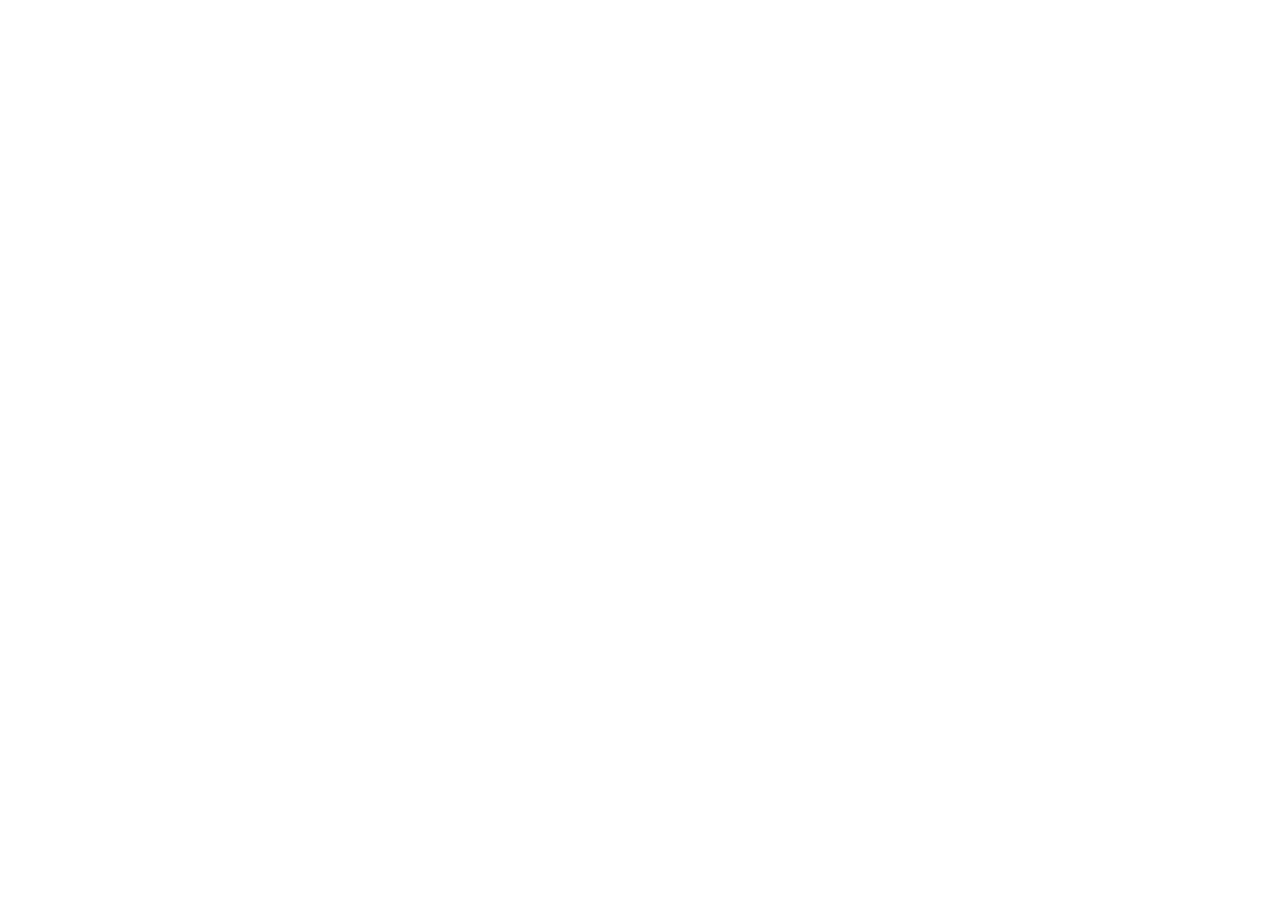
==== commit 595453f2: "Move site to senba.kokusai-inc.com; keep redirect pages only Co-Authored-By: Claude Fable 5.1 <norep" ====
--- a/1f/index.html
+++ b/1f/index.html
@@ -1,226 +1,14 @@
-<!DOCTYPE html>
+<!doctype html>
 <html lang="ja">
 <head>
-<meta charset="UTF-8">
-<meta name="viewport" content="width=device-width, initial-scale=1.0">
-<title>1F POPUP STORE東船場｜1ヶ月だけの出店（チャレンジスペース）｜senba</title>
-<meta name="description" content="徳島・東船場、国の登録有形文化財・旧高原ビル（国際ビル）の1階。1ヶ月だけ店主になれるチャレンジスペース。家賃は売上の10%＋共益費月15,000円。応募は2026年10月21日〜11月30日、12月1日オープン。">
-<link rel="canonical" href="https://kokusai-inc.github.io/1f/">
-<meta property="og:type" content="website">
-<meta property="og:site_name" content="senba">
-<meta property="og:title" content="1F POPUP STORE東船場｜senba">
-<meta property="og:description" content="文化財の1階で、1ヶ月だけ店主になってみる。家賃は売上の10%＋共益費月15,000円。12月1日オープン。">
-<meta property="og:url" content="https://kokusai-inc.github.io/1f/">
-<meta property="og:image" content="https://kokusai-inc.github.io/img/f1_arch.jpg">
-<meta property="og:locale" content="ja_JP">
-<meta name="twitter:card" content="summary_large_image">
-<link rel="icon" type="image/svg+xml" href="../img/favicon.svg">
-<link rel="icon" type="image/png" href="../img/favicon.png">
-<link rel="preconnect" href="https://fonts.googleapis.com">
-<link rel="preconnect" href="https://fonts.gstatic.com" crossorigin>
-<link href="https://fonts.googleapis.com/css2?family=Zen+Kaku+Gothic+New:wght@400;500;700&family=Shippori+Mincho:wght@500;700&family=Cormorant+Garamond:wght@500;600&family=Caprasimo&family=DotGothic16&display=swap" rel="stylesheet">
-<link rel="stylesheet" href="../assets/floor.css">
-<link rel="stylesheet" href="../assets/pixel.css">
-<link rel="stylesheet" href="../assets/floor2.css">
-<script type="application/ld+json">
-{"@context":"https://schema.org","@graph":[
- {"@type":"BreadcrumbList","itemListElement":[
-  {"@type":"ListItem","position":1,"name":"senba","item":"https://kokusai-inc.github.io/"},
-  {"@type":"ListItem","position":2,"name":"1F POPUP STORE東船場","item":"https://kokusai-inc.github.io/1f/"}]},
- {"@type":"Place","name":"POPUP STORE東船場（senba 1F）","description":"国の登録有形文化財・旧高原ビル（国際ビル）1階の月替わりチャレンジスペース","address":{"@type":"PostalAddress","postalCode":"770-0911","addressRegion":"徳島県","addressLocality":"徳島市","streetAddress":"東船場町一丁目13番地","addressCountry":"JP"},"containedInPlace":{"@type":"LandmarksOrHistoricalBuildings","name":"旧高原ビル（国際ビル）"}}
-]}
-</script>
+<meta charset="utf-8">
+<title>senba は移転しました</title>
+<meta name="robots" content="noindex">
+<link rel="canonical" href="https://senba.kokusai-inc.com/1f/">
+<meta http-equiv="refresh" content="0; url=https://senba.kokusai-inc.com/1f/">
+<meta name="viewport" content="width=device-width,initial-scale=1">
+<style>body{font-family:"Hiragino Sans",sans-serif;color:#2A2521;background:#F5F3ED;margin:0;display:grid;place-items:center;min-height:100vh;padding:16px;text-align:center;line-height:1.8}a{color:#7A2E2A}</style>
 </head>
-<body class="f1">
-<svg width="0" height="0" style="position:absolute" aria-hidden="true"><defs><filter id="rough" x="-2%" y="-20%" width="104%" height="140%"><feTurbulence type="fractalNoise" baseFrequency="0.9 0.02" numOctaves="2" seed="7" result="n"/><feDisplacementMap in="SourceGraphic" in2="n" scale="5" xChannelSelector="R" yChannelSelector="G"/></filter></defs></svg>
-
-<header class="topbar">
-  <div class="in">
-    <a href="../" class="brand"><span class="wm">senba</span><small>旧高原ビル（国際ビル）</small></a>
-    <nav class="floors" aria-label="フロア"><a href="../" class="home"><img class="px-ico" src="../img/pixel/icon-home.svg" alt=""><span class="t">ホーム</span></a><a href="../1f/" aria-current="page"><img class="px-ico" src="../img/pixel/icon-1f.svg" alt="">1F 出店</a><a href="../2f/"><img class="px-ico" src="../img/pixel/icon-2f.svg" alt="">2F ギャラリー</a><a href="../3f/"><img class="px-ico" src="../img/pixel/icon-3f.svg" alt="">3F ワークスペース</a></nav>
-  </div>
-</header>
-
-<main>
-  <div class="phero" id="top">
-    <img src="../img/f1_arch.jpg" alt="1階の内観。アーチ窓とシャンデリア">
-    <div class="wrap">
-      <p class="crumb"><a href="../">senba</a> ／ 1F</p>
-      <span class="fl-badge"><img class="px-ico" src="../img/pixel/icon-1f.svg" alt="" style="align-self:center"><span class="en">1F</span>POPUP STORE東船場</span><span class="status">出店者募集中</span>
-      <h1 class="mincho">1ヶ月だけ、店主になってみる。<small>CHALLENGE SPACE</small></h1>
-      <p class="catch">文化財の1階で、月替わりの「自分の店」。<br>家賃は売上の10%だけ。</p>
-      <div class="acts">
-        <a class="btn btn--accent" href="https://forms.gle/XUoob3jRSUcEvCNS8" target="_blank" rel="noopener" data-track="1f-entry-hero">出店エントリー（約5分）</a>
-        <a class="btn btn--ghost" href="#rent">家賃を計算してみる</a>
-      </div>
-    </div>
-    <div class="edge"><svg viewBox="0 0 1440 46" preserveAspectRatio="none" aria-hidden="true" style="filter:url(#rough)"><path d="M0 46 H1440 V28 C1330 16 1250 38 1140 30 C1030 22 960 6 850 16 C740 26 690 40 580 32 C470 24 400 6 300 12 C200 18 120 32 0 20 Z" fill="currentColor"/></svg></div>
-  </div>
-
-  <div class="glance wrap" aria-label="ひと目でわかる1F">
-    <ul>
-      <li><img class="pxi" src="../img/pixel/ic/yen.svg" alt=""><span><span class="k">家賃</span><span class="v">売上の10%</span></span></li>
-      <li><img class="pxi" src="../img/pixel/ic/light.svg" alt=""><span><span class="k">共益費（固定）</span><span class="v">15,000<small>円／月</small></span></span></li>
-      <li><img class="pxi" src="../img/pixel/ic/area.svg" alt=""><span><span class="k">広さ</span><span class="v">37.89<small>㎡</small></span></span></li>
-      <li><img class="pxi" src="../img/pixel/ic/cal.svg" alt=""><span><span class="k">出店期間</span><span class="v">1ヶ月<small>12/1〜</small></span></span></li>
-    </ul>
-  </div>
-
-  <nav class="subnav" aria-label="このページの目次">
-    <div class="wrap"><a href="#point">ポイント</a><a href="#rent">家賃</a><a href="#booth">ブース</a><a href="#rules">できること</a><a href="#flow">応募の流れ</a><a href="#faq">よくある質問</a><a class="cta" href="https://forms.gle/XUoob3jRSUcEvCNS8" target="_blank" rel="noopener">エントリー</a></div>
-  </nav>
-
-  <section class="sec" id="point">
-    <div class="wrap">
-      <div class="label"><span class="e en">POINT</span><span class="j">3つのポイント</span></div>
-      <h2 class="h2 mincho">小さく試して、手応えをつかむ。</h2>
-      <div class="points">
-        <div class="point"><img class="pxi" src="../img/pixel/ic/yen.svg" alt=""><h3>最低保証<em>なし</em></h3><p>家賃は売上の10%。売れなければ、家賃も少なくなります。</p></div>
-        <div class="point"><img class="pxi" src="../img/pixel/ic/shield.svg" alt=""><h3>光熱費と<em>火災保険</em>込み</h3><p>共益費 月15,000円に、水道光熱費と建物の火災保険が入っています。</p></div>
-        <div class="point"><img class="pxi" src="../img/pixel/ic/chat.svg" alt=""><h3>事業の相談に<em>伴走</em></h3><p>売り方・値付け・集客など、お店の進め方を事務局が一緒に考えます。</p></div>
-      </div>
-    </div>
-  </section>
-
-  <section class="sec cream" id="ideas">
-    <div class="wrap">
-      <div class="label"><span class="e en">IDEAS</span><span class="j">こんな店が生まれるかも</span></div>
-      <p class="sec-lead">単品でも、誰かとの掛け合わせでも。実際の1階に重ねたイメージです。</p>
-      <div class="ideas">
-        <figure><img src="../img/idea_wine_books.jpg" alt="1階にナチュラルワインと本の店を描いたイメージ" loading="lazy"><figcaption>ナチュラルワインと本<small>掛け合わせ</small></figcaption></figure>
-        <figure><img src="../img/idea_vintage_coffee.jpg" alt="1階に古着とコーヒーの店を描いたイメージ" loading="lazy"><figcaption>古着とコーヒー<small>掛け合わせ</small></figcaption></figure>
-        <figure><img src="../img/idea_matcha_chair.jpg" alt="1階に抹茶と名作チェアの店を描いたイメージ" loading="lazy"><figcaption>抹茶と名作チェア<small>掛け合わせ</small></figcaption></figure>
-        <figure><img src="../img/idea_books_coffee.jpg" alt="1階に本とコーヒーの店を描いたイメージ" loading="lazy"><figcaption>本とコーヒー<small>掛け合わせ</small></figcaption></figure>
-      </div>
-    </div>
-  </section>
-
-  <section class="sec" id="rent">
-    <div class="wrap">
-      <div class="label"><span class="e en">RENT</span><span class="j">家賃のしくみ</span></div>
-      <h2 class="h2 mincho">払うのは「売上の10%」と「共益費」だけ。</h2>
-      <div class="calc" data-calc>
-        <div>
-          <label for="sales">1ヶ月の売上（見込み）</label>
-          <output class="sales" for="sales" id="sales-out">200,000円</output>
-          <input type="range" id="sales" min="0" max="1000000" step="10000" value="200000" aria-describedby="sales-scale">
-          <div class="scale" id="sales-scale"><span>0円</span><span>50万円</span><span>100万円</span></div>
-        </div>
-        <dl>
-          <dt>家賃（売上の10%）</dt><dd id="rent-out">20,000円</dd>
-          <dt>共益費（固定）</dt><dd>15,000円</dd>
-          <dt class="total">月のお支払い</dt><dd class="total" id="total-out">35,000円</dd>
-        </dl>
-      </div>
-      <ul class="ilist">
-        <li><img class="pxi" src="../img/pixel/ic/ok.svg" alt=""><span><b>共益費に含まれるもの</b><span>水道光熱費／建物の火災保険</span></span></li>
-        <li><img class="pxi" src="../img/pixel/ic/ng.svg" alt=""><span><b>含まれないもの</b><span>什器・備品・商品の補償。必要に応じてご自身で保険に加入してください</span></span></li>
-        <li><img class="pxi" src="../img/pixel/ic/doc.svg" alt=""><span><b>お支払いのタイミング</b><span>月末に売上を報告し、家賃と共益費をお支払いいただきます</span></span></li>
-      </ul>
-    </div>
-  </section>
-
-  <section class="sec cream" id="booth">
-    <div class="wrap split">
-      <div>
-        <div class="label"><span class="e en">BOOTH</span><span class="j">出店ブース</span></div>
-        <h2 class="h2 mincho">37.89㎡を、1チームでまるごと。</h2>
-        <ul class="ilist" style="grid-template-columns:1fr">
-          <li><img class="pxi" src="../img/pixel/ic/area.svg" alt=""><span><b>37.89㎡（約11.5坪）</b><span>アーチ窓と高い天井。月替わりで1枠1チームが使います</span></span></li>
-          <li><img class="pxi" src="../img/pixel/ic/people.svg" alt=""><span><b>単品出店OK・掛け合わせ歓迎</b><span>「誰かと組みたい」はお相手探しから相談できます</span></span></li>
-          <li><img class="pxi" src="../img/pixel/ic/key.svg" alt=""><span><b>置き家具でつくる店</b><span>文化財のため、壁への穴あけなど建物を傷つける造作はできません</span></span></li>
-        </ul>
-      </div>
-      <figure><img src="../img/plan_1f_booth.svg" alt="1階 出店ブースの平面図（37.89平方メートル）" style="aspect-ratio:auto;object-fit:contain;background:#fff;padding:12px" loading="lazy"><figcaption class="note" style="text-align:center">1階 出店ブースの平面図</figcaption></figure>
-    </div>
-  </section>
-
-  <section class="sec" id="rules">
-    <div class="wrap">
-      <div class="label"><span class="e en">RULES</span><span class="j">できること・できないこと</span></div>
-      <div class="dodont">
-        <div>
-          <h3><img class="pxi" src="../img/pixel/ic/ok.svg" alt="">できること</h3>
-          <ul>
-            <li>物販・飲食・展示販売など<small>飲食は出店者ご自身で営業許可を取得してください</small></li>
-            <li>電気の機器で温める程度の調理<small>使う機器と電気の容量は事前にご相談ください</small></li>
-            <li>誰かとの掛け合わせ出店</li>
-            <li>1ヶ月のあとの再エントリー</li>
-          </ul>
-        </div>
-        <div>
-          <h3><img class="pxi" src="../img/pixel/ic/ng.svg" alt="">できないこと</h3>
-          <ul>
-            <li>ガスコンロなど、火を使う本格的な調理</li>
-            <li>壁への穴あけなど、建物を傷つける造作</li>
-          </ul>
-          <h3 style="margin-top:1.2rem"><img class="pxi" src="../img/pixel/ic/doc.svg" alt="">出店中のお願い</h3>
-          <ul>
-            <li>毎月の売上の報告</li>
-            <li>出店者の定例ミーティング（開催月）への参加</li>
-            <li>出店後は元の状態に戻して明け渡す</li>
-          </ul>
-        </div>
-      </div>
-    </div>
-  </section>
-
-  <section class="sec cream" id="flow">
-    <div class="wrap">
-      <div class="label"><span class="e en">FLOW</span><span class="j">応募から出店まで</span></div>
-      <h2 class="h2 mincho">第1期の応募は、11月30日まで。</h2>
-      <ol class="flow">
-        <li><span class="when">10/21〜11/30</span><h3>応募する</h3><p>フォームで「やってみたいこと」を送る。約5分。</p></li>
-        <li><span class="when">応募のあと</span><h3>書類選考・ご連絡</h3><p>メールでご連絡します。必要に応じてヒアリング。</p></li>
-        <li><span class="when">12/1〜</span><h3>1ヶ月、店主になる</h3><p>売り方や集客など、事業の相談には事務局が伴走します。</p></li>
-        <li><span class="when">月末</span><h3>売上を報告して支払う</h3><p>家賃（売上の10%）と共益費をお支払い。</p></li>
-      </ol>
-    </div>
-  </section>
-
-  <section class="sec" id="faq">
-    <div class="wrap">
-      <div class="label"><span class="e en">Q &amp; A</span><span class="j">よくある質問</span></div>
-      <div class="faq">
-        <details><summary>お店をやったことがなくても応募できますか？</summary><p>できます。むしろ、はじめての人のための枠です。売り方や集客など、事業の相談には事務局が伴走します。</p></details>
-        <details><summary>ひとりでも出られますか？</summary><p>単品・ひとりでの出店もOKです。誰かと組みたい方は、お相手探しからご相談ください。</p></details>
-        <details><summary>飲食を出したいのですが。</summary><p>営業許可は出店者ご自身で取得していただきます。菓子・ドリンクなど、種類によって必要な許可が変わるため、事前に保健所へご確認ください。文化財の建物のため、火を使う本格的な調理はできません。電気の機器で温める程度は可能です。</p></details>
-        <details><summary>売上が少なかったら？</summary><p>家賃は売上の10%なので、売上が少なければ家賃も少なくなります。共益費（月15,000円・固定）だけは別途かかります。</p></details>
-        <details><summary>1ヶ月が終わったら、それで終わり？</summary><p>再エントリーできます。手応えがあれば次のステップ（2F・3Fの利用、街の空き店舗など）も一緒に考えます。</p></details>
-      </div>
-      <div class="ctaband" style="margin-top:40px">
-        <div><h2>まずは「やってみたい」を送ってください。</h2><p>応募期間：2026年10月21日〜11月30日（第1期）</p></div>
-        <div class="btns"><a class="btn" href="https://forms.gle/XUoob3jRSUcEvCNS8" target="_blank" rel="noopener" data-track="1f-entry">出店エントリー</a><a class="btn sub" href="https://line.me/ti/g2/Oc5tfDPvssWrs4UDDVWOdy8mU9PrsGSIGuRx4A?utm_source=invitation&amp;utm_medium=link_copy&amp;utm_campaign=default" target="_blank" rel="noopener">LINEで相談する</a></div>
-      </div>
-    </div>
-  </section>
-
-  <section class="sec cream" id="floormap">
-    <div class="wrap">
-      <div class="label"><span class="e en">FLOOR MAP</span><span class="j">フロアマップ</span></div>
-      <div class="px-map-wrap">
-      <div class="px-map"><img class="px" src="../img/pixel/building.png" alt="ドット絵の旧高原ビル。1階がいまいるフロア" width="97" height="68"><a class="px-hot f3" href="../3f/" data-floor="3"><span class="tag">3F<span class="nm"> ワークスペース</span></span></a><a class="px-hot f2" href="../2f/" data-floor="2"><span class="tag">2F<span class="nm"> ギャラリー</span></span></a><a class="px-hot f1 here" href="../1f/" data-floor="1" aria-current="page"><span class="tag">1F<span class="nm"> 出店</span></span></a></div>
-      <div class="others" style="grid-template-columns:1fr">
-        <a href="../2f/"><img src="../img/gallery_2.jpg" alt="" loading="lazy"><span><b>2F 新町川文化ギャラリー</b><small>展示・教室・上映会。1日から借りられます</small></span></a>
-        <a href="../3f/"><img src="../img/river_view.jpg" alt="" loading="lazy"><span><b>3F 新町川ワークスペース</b><small>ドロップイン・バーチャルオフィス</small></span></a>
-      </div>
-      </div>
-    </div>
-  </section>
-</main>
-
-<div class="px-river" aria-hidden="true"><div class="boat"><img class="px" src="../img/pixel/boat.png" alt=""></div></div>
-<footer>
-  <div class="wrap">
-    <div class="f-top">
-      <div><div class="f-brand wm">senba</div><p>みんなで育てる文化財。<br>徳島・東船場、国の登録有形文化財「旧高原ビル（国際ビル）」</p></div>
-      <div class="f-col"><h4>FLOOR</h4><a href="../1f/">1F POPUP STORE東船場</a><a href="../2f/">2F 新町川文化ギャラリー</a><a href="../3f/">3F 新町川ワークスペース</a><a href="../">トップページ</a></div>
-      <div class="f-col"><h4>OPERATED BY</h4><p style="color:#fff;font-weight:700">株式会社国際</p><p style="font-size:.78rem">〒770-0911 徳島県徳島市東船場町一丁目13番地（senba）<br>office@kokusai-inc.com／TEL 088-625-1241</p><a href="../privacy.html">プライバシーポリシー</a><a href="https://www.instagram.com/senba113/" target="_blank" rel="noopener">Instagram @senba113</a></div>
-    </div>
-    <div class="f-bottom">© 2026 株式会社国際 All Rights Reserved.</div>
-  </div>
-</footer>
-<script src="../assets/pixel.js" defer></script>
-<script src="../assets/floor2.js" defer></script>
-</body>
+<body><p>senba のサイトは <a href="https://senba.kokusai-inc.com/1f/">https://senba.kokusai-inc.com/1f/</a> に移転しました。<br>自動で移動しない場合は、上のリンクを押してください。</p>
+<script>location.replace("https://senba.kokusai-inc.com/1f/");</script></body>
 </html>
